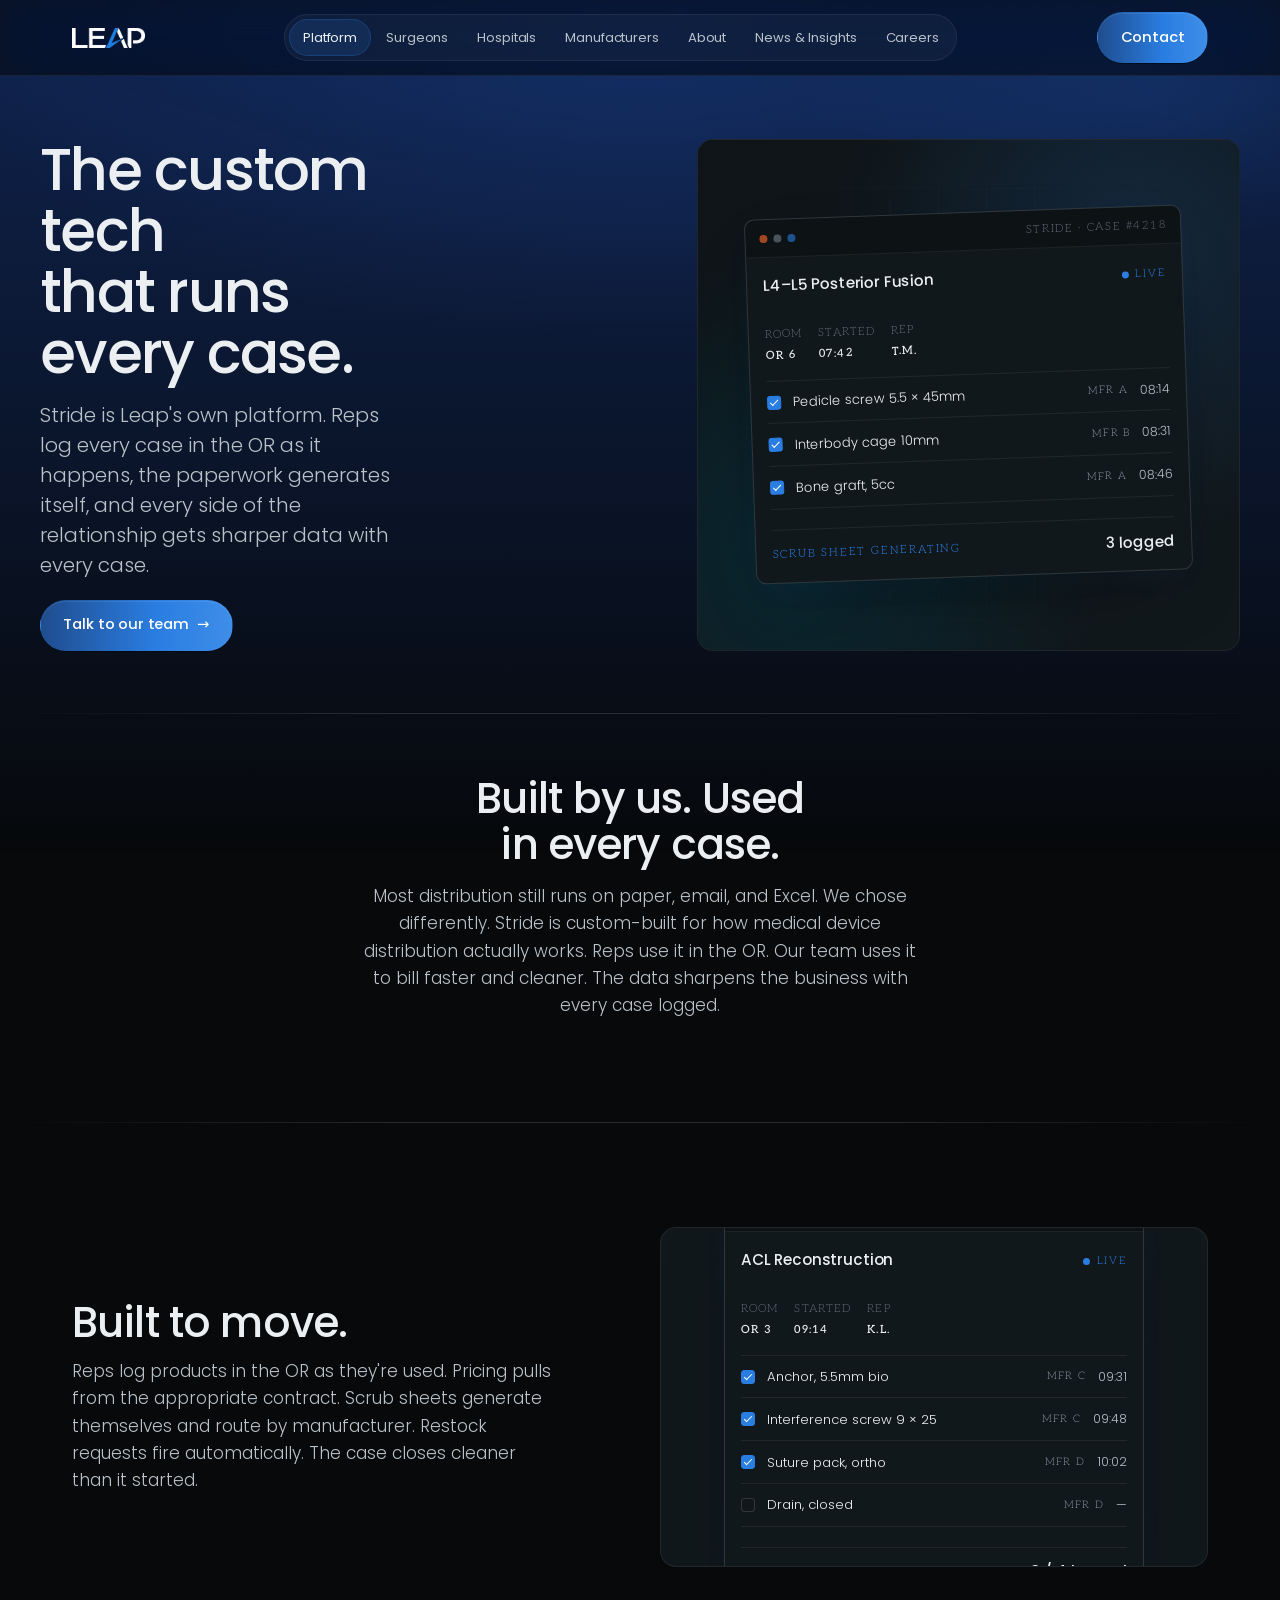
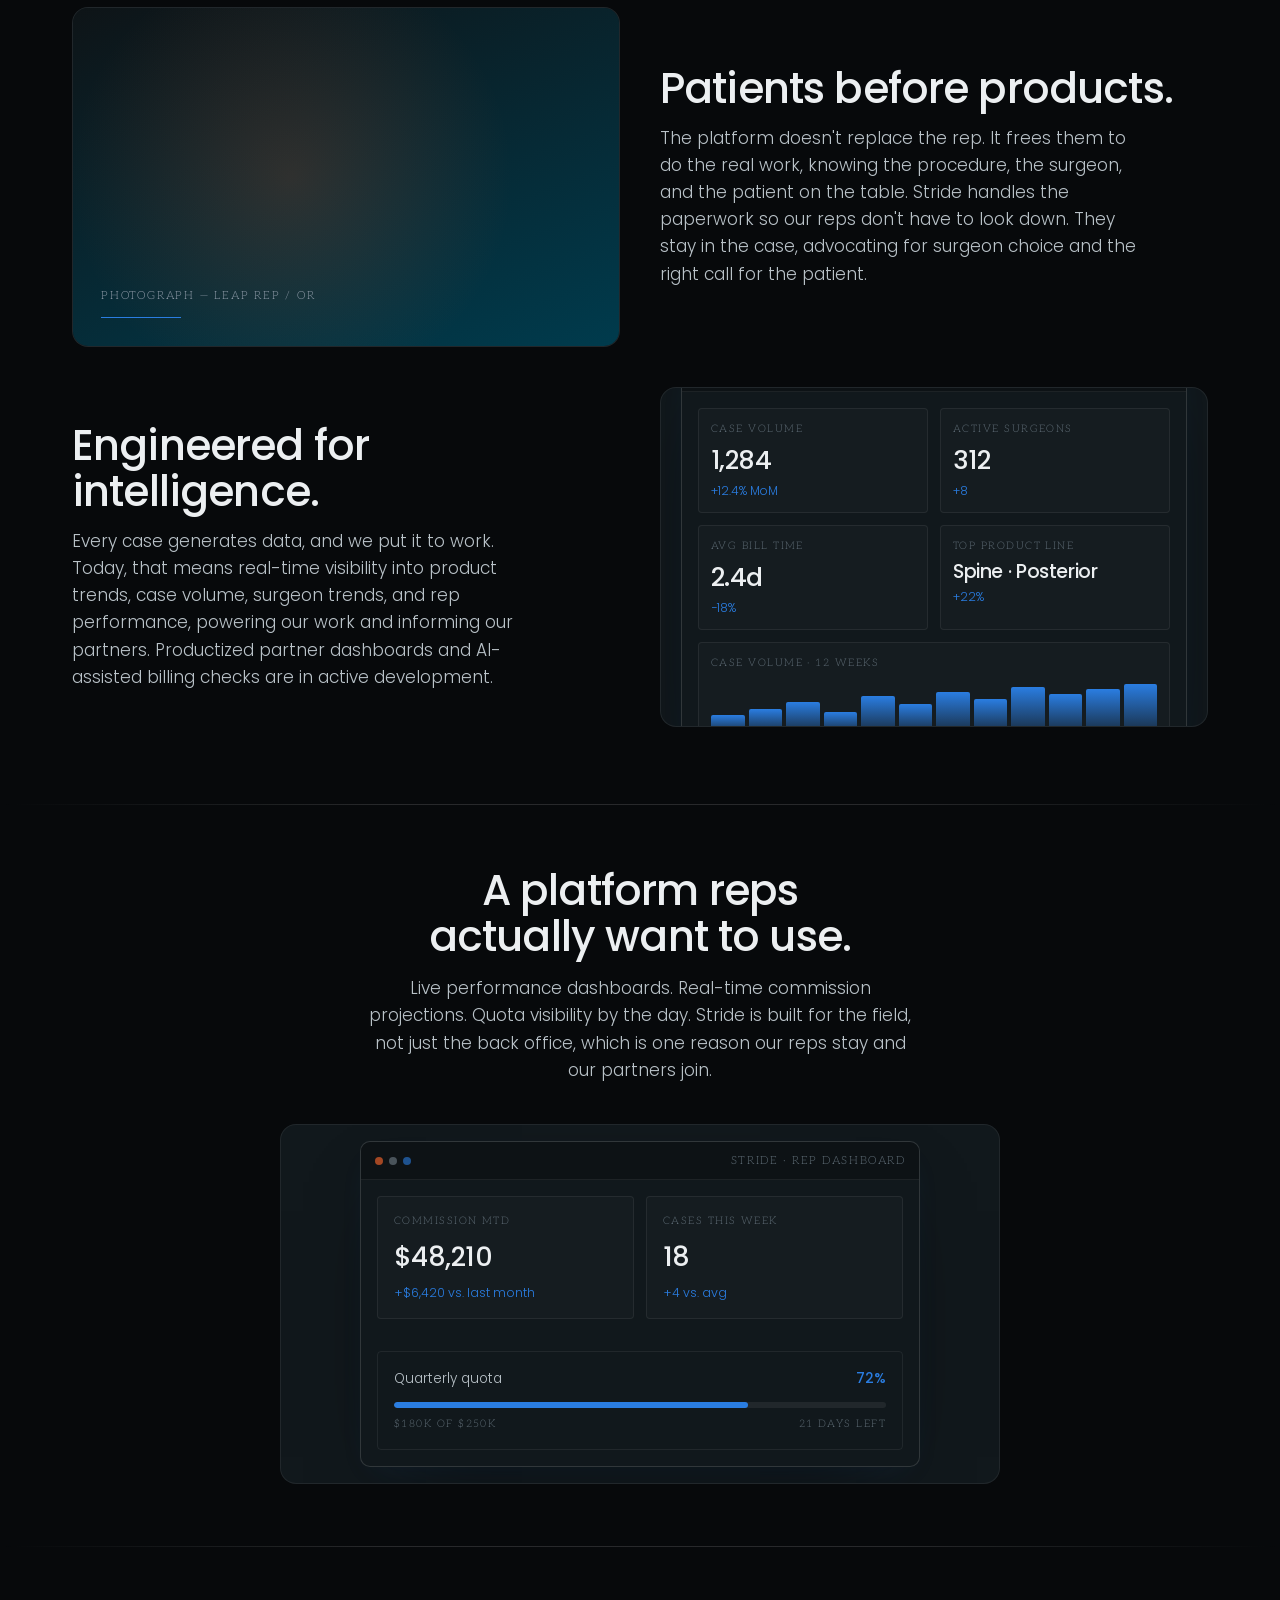
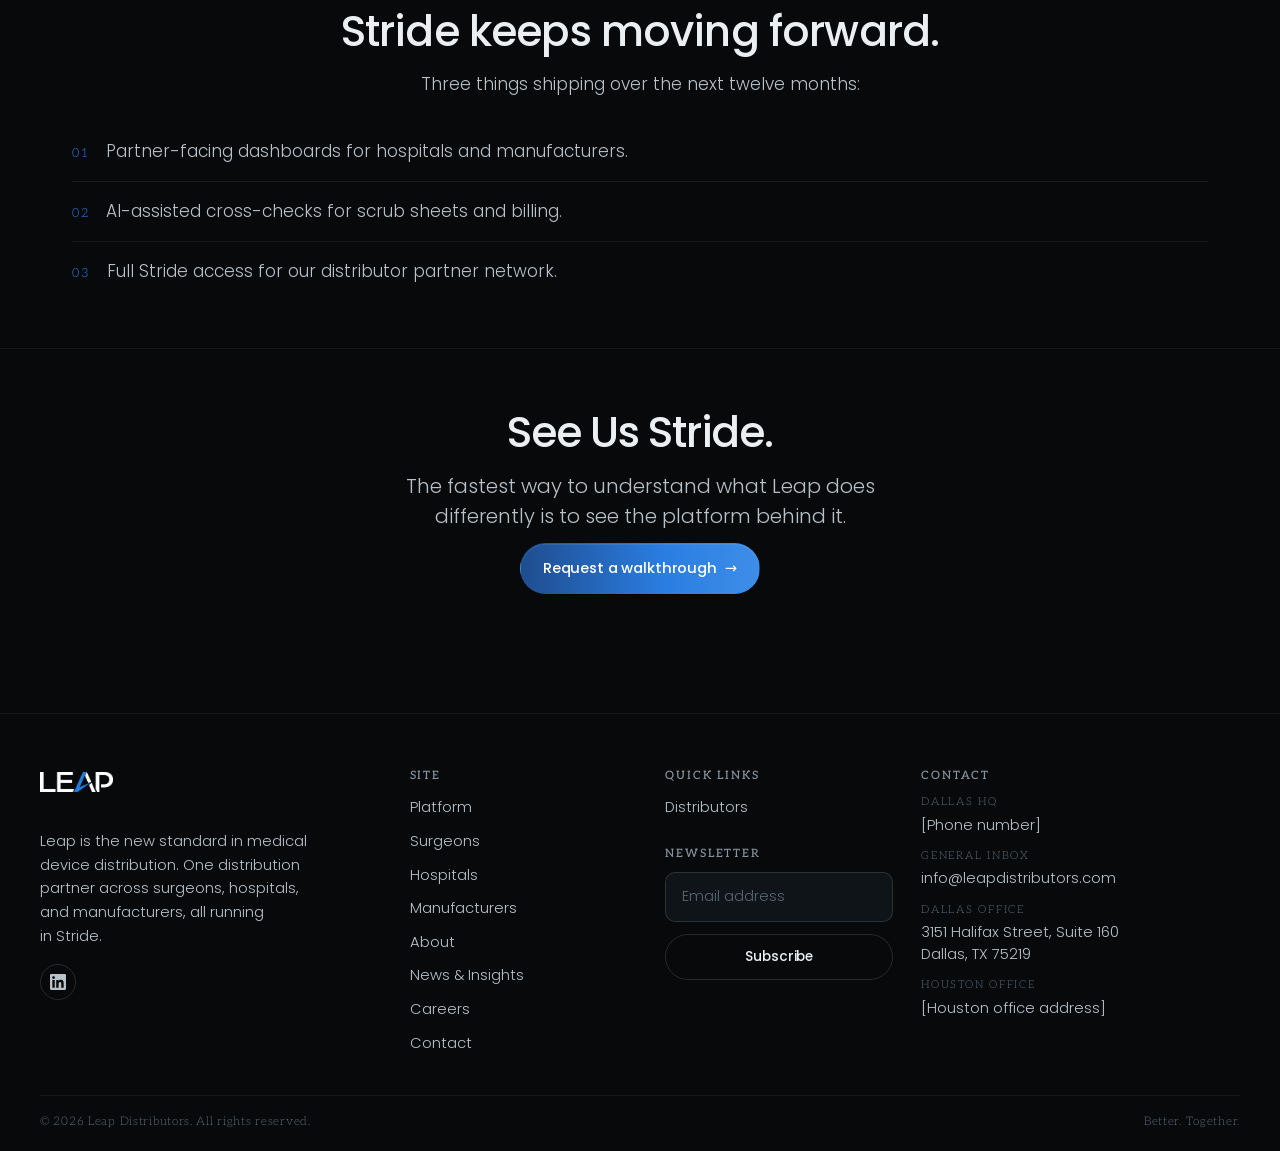
==== assets/Website content/platform.html @ 59fbe510 "commit" ====
<!DOCTYPE html>
<html lang="en">
<head>
  <meta charset="UTF-8">
  <meta name="viewport" content="width=device-width, initial-scale=1.0">
  <title>Stride | The Leap Platform</title>
  <meta name="description" content="The custom tech that runs every case. Stride is Leap's own platform for live case logging, automated paperwork, and field intelligence.">
  <link rel="preconnect" href="https://fonts.googleapis.com">
  <link rel="preconnect" href="https://fonts.gstatic.com" crossorigin>
  <link href="https://fonts.googleapis.com/css2?family=Aleo:wght@500;600&family=Poppins:wght@300;400;500;600&display=swap" rel="stylesheet">
  <link rel="stylesheet" href="assets/css/tokens.css">
  <link rel="stylesheet" href="assets/css/base.css">
  <link rel="stylesheet" href="assets/css/components.css">
  <link rel="stylesheet" href="assets/css/placeholders.css">
</head>
<body>

  <header class="nav" data-nav>
    <div class="container">
      <div class="nav__inner">
        <a class="nav__brand" href="index.html" aria-label="Leap Distributors">
          <img class="nav__brand-mark" src="assets/img/leap-mark.png" alt="">
        </a>
        <nav class="nav__pillbar" aria-label="Primary">
          <a class="nav__link" href="platform.html" data-nav-link>Platform</a>
          <a class="nav__link" href="for-surgeons.html" data-nav-link>Surgeons</a>
          <a class="nav__link" href="for-hospitals.html" data-nav-link>Hospitals</a>
          <a class="nav__link" href="for-manufacturers.html" data-nav-link>Manufacturers</a>
          <a class="nav__link" href="about.html" data-nav-link>About</a>
          <a class="nav__link" href="news.html" data-nav-link>News &amp; Insights</a>
          <a class="nav__link" href="careers.html" data-nav-link>Careers</a>
        </nav>
        <a class="btn nav__cta" href="contact.html">Contact</a>
        <button class="nav__toggle" type="button" aria-label="Open menu" aria-expanded="false" data-nav-toggle>
          <span class="nav__toggle-bars" aria-hidden="true"></span>
        </button>
      </div>
    </div>

    <div class="nav__overlay" data-nav-overlay aria-hidden="true"></div>
    <aside class="nav__drawer" aria-label="Menu">
      <div class="nav__drawer-head">
        <span class="nav__drawer-label">Menu</span>
        <button class="nav__drawer-close" type="button" aria-label="Close menu" data-nav-close>×</button>
      </div>
      <div class="nav__drawer-list">
        <a class="nav__drawer-link" href="platform.html" data-nav-link>Platform</a>
        <a class="nav__drawer-link" href="for-surgeons.html" data-nav-link>Surgeons</a>
        <a class="nav__drawer-link" href="for-hospitals.html" data-nav-link>Hospitals</a>
        <a class="nav__drawer-link" href="for-manufacturers.html" data-nav-link>Manufacturers</a>
        <a class="nav__drawer-link" href="about.html" data-nav-link>About</a>
        <a class="nav__drawer-link" href="news.html" data-nav-link>News &amp; Insights</a>
        <a class="nav__drawer-link" href="careers.html" data-nav-link>Careers</a>
      </div>
      <a class="btn nav__drawer-cta" href="contact.html">Contact <span class="btn__arrow" aria-hidden="true">→</span></a>
    </aside>
  </header>

  <main>

    <!-- ===== HERO ===== -->
    <section class="hero">
      <div class="container container--wide">
        <div class="hero__grid">
          <div class="hero__copy reveal">
                        <h1 class="hero__h1">The custom tech that runs every case.</h1>
            <p class="hero__subhead">Stride is Leap's own platform. Reps log every case in the OR as it happens, the paperwork generates itself, and every side of the relationship gets sharper data with every case.</p>
            <div class="hero__ctas cta-group">
              <a class="btn" href="contact.html">Talk to our team <span class="btn__arrow" aria-hidden="true">→</span></a>
            </div>
          </div>

          <!-- design note: stylized Stride app fragment — case in progress or scrub sheet generating -->
          <div class="hero__visual reveal" aria-hidden="true">
            <div class="hero-stride">
              <div class="hero-stride__grid"></div>
              <div class="hero-stride__inner">
                <div class="ui-frame">
                  <div class="ui-frame__bar">
                    <span class="ui-frame__dot"></span>
                    <span class="ui-frame__dot"></span>
                    <span class="ui-frame__dot"></span>
                    <span class="ui-frame__title">Stride · Case #4218</span>
                  </div>
                  <div class="ui-frame__body">
                    <div class="stride-case">
                      <div class="stride-case__head">
                        <span class="stride-case__title">L4–L5 Posterior Fusion</span>
                        <span class="stride-case__live">Live</span>
                      </div>
                      <dl class="stride-case__meta">
                        <div><dt>Room</dt><dd>OR 6</dd></div>
                        <div><dt>Started</dt><dd>07:42</dd></div>
                        <div><dt>Rep</dt><dd>T.M.</dd></div>
                      </dl>
                      <div class="stride-case__rows">
                        <div class="stride-row">
                          <span class="stride-row__check stride-row__check--done"></span>
                          <span class="stride-row__name">Pedicle screw 5.5 × 45mm</span>
                          <span class="stride-row__mfr">Mfr A</span>
                          <span class="stride-row__time">08:14</span>
                        </div>
                        <div class="stride-row">
                          <span class="stride-row__check stride-row__check--done"></span>
                          <span class="stride-row__name">Interbody cage 10mm</span>
                          <span class="stride-row__mfr">Mfr B</span>
                          <span class="stride-row__time">08:31</span>
                        </div>
                        <div class="stride-row">
                          <span class="stride-row__check stride-row__check--done"></span>
                          <span class="stride-row__name">Bone graft, 5cc</span>
                          <span class="stride-row__mfr">Mfr A</span>
                          <span class="stride-row__time">08:46</span>
                        </div>
                      </div>
                      <div class="stride-case__footer">
                        <span class="stride-case__status">Scrub sheet generating</span>
                        <span class="stride-case__count">3 logged</span>
                      </div>
                    </div>
                  </div>
                </div>
              </div>
            </div>
          </div>
        </div>
      </div>
    </section>

    <hr class="divider">

    <!-- ===== WHAT STRIDE IS ===== -->
    <section class="section">
      <div class="container">
        <div class="section-intro reveal">
          <div>
                        <h2 class="section-h2">Built by us. Used in every case.</h2>
          </div>
          <div>
            <p class="section-intro__body">Most distribution still runs on paper, email, and Excel. We chose differently. Stride is custom-built for how medical device distribution actually works. Reps use it in the OR. Our team uses it to bill faster and cleaner. The data sharpens the business with every case logged.</p>
          </div>
        </div>
      </div>
    </section>

    <hr class="divider">

    <!-- ===== THE THREE CAPABILITIES ===== -->
    <section class="section section--loose">
      <div class="container">
        <div class="capabilities">

          <!-- Capability 1: Built to move -->
          <article class="capability reveal">
            <div class="capability__copy">
                            <h3 class="capability__h3">Built to move.</h3>
              <p class="capability__body">Reps log products in the OR as they're used. Pricing pulls from the appropriate contract. Scrub sheets generate themselves and route by manufacturer. Restock requests fire automatically. The case closes cleaner than it started.</p>
            </div>
            <div class="capability__visual" aria-hidden="true">
              <!-- design note: strongest visual moment on the page. Stylized Stride screenshot showing a case being logged. -->
              <div style="position:absolute; inset:0; padding: var(--s-5); display:flex; align-items:center; justify-content:center;">
                <div class="ui-frame" style="width: 100%; max-width: 420px;">
                  <div class="ui-frame__bar">
                    <span class="ui-frame__dot"></span>
                    <span class="ui-frame__dot"></span>
                    <span class="ui-frame__dot"></span>
                    <span class="ui-frame__title">Stride · Case Log</span>
                  </div>
                  <div class="ui-frame__body">
                    <div class="stride-case">
                      <div class="stride-case__head">
                        <span class="stride-case__title">ACL Reconstruction</span>
                        <span class="stride-case__live">Live</span>
                      </div>
                      <dl class="stride-case__meta">
                        <div><dt>Room</dt><dd>OR 3</dd></div>
                        <div><dt>Started</dt><dd>09:14</dd></div>
                        <div><dt>Rep</dt><dd>K.L.</dd></div>
                      </dl>
                      <div class="stride-case__rows">
                        <div class="stride-row">
                          <span class="stride-row__check stride-row__check--done"></span>
                          <span class="stride-row__name">Anchor, 5.5mm bio</span>
                          <span class="stride-row__mfr">Mfr C</span>
                          <span class="stride-row__time">09:31</span>
                        </div>
                        <div class="stride-row">
                          <span class="stride-row__check stride-row__check--done"></span>
                          <span class="stride-row__name">Interference screw 9 × 25</span>
                          <span class="stride-row__mfr">Mfr C</span>
                          <span class="stride-row__time">09:48</span>
                        </div>
                        <div class="stride-row">
                          <span class="stride-row__check stride-row__check--done"></span>
                          <span class="stride-row__name">Suture pack, ortho</span>
                          <span class="stride-row__mfr">Mfr D</span>
                          <span class="stride-row__time">10:02</span>
                        </div>
                        <div class="stride-row">
                          <span class="stride-row__check"></span>
                          <span class="stride-row__name">Drain, closed</span>
                          <span class="stride-row__mfr">Mfr D</span>
                          <span class="stride-row__time">—</span>
                        </div>
                      </div>
                      <div class="stride-case__footer">
                        <span class="stride-case__status">Auto-routed to Mfr C, D</span>
                        <span class="stride-case__count">3 / 4 logged</span>
                      </div>
                    </div>
                  </div>
                </div>
              </div>
            </div>
          </article>

          <!-- Capability 2: Patients before products -->
          <article class="capability capability--reverse reveal">
            <div class="capability__copy">
                            <h3 class="capability__h3">Patients before products.</h3>
              <p class="capability__body">The platform doesn't replace the rep. It frees them to do the real work, knowing the procedure, the surgeon, and the patient on the table. Stride handles the paperwork so our reps don't have to look down. They stay in the case, advocating for surgeon choice and the right call for the patient.</p>
            </div>
            <div class="capability__visual" aria-hidden="true">
              <!-- design note: quieter, human. Photo of a Leap rep or short Trey moment. Placeholder. -->
              <div style="position:absolute; inset:0; background: radial-gradient(circle at 40% 50%, rgba(227, 95, 42, 0.18), transparent 60%), linear-gradient(160deg, var(--bg-elevated), var(--brand-teal)); display:flex; align-items:flex-end; padding: var(--s-6);">
                <div>
                  <div style="font-family: var(--font-eyebrow); font-size: 0.7rem; letter-spacing: 0.16em; text-transform: uppercase; color: var(--fg-dim); margin-bottom: var(--s-3);">Photograph — Leap rep / OR</div>
                  <div style="width: 80px; height: 1px; background: var(--accent-azure);"></div>
                </div>
              </div>
            </div>
          </article>

          <!-- Capability 3: Engineered for intelligence -->
          <article class="capability reveal">
            <div class="capability__copy">
                            <h3 class="capability__h3">Engineered for intelligence.</h3>
              <p class="capability__body">Every case generates data, and we put it to work. Today, that means real-time visibility into product trends, case volume, surgeon trends, and rep performance, powering our work and informing our partners. Productized partner dashboards and AI-assisted billing checks are in active development.</p>
            </div>
            <div class="capability__visual" aria-hidden="true">
              <!-- design note: stylized Power BI dashboard mockup, anonymized -->
              <div style="position:absolute; inset:0; padding: var(--s-5); display:flex; align-items:center;">
                <div class="ui-frame" style="width: 100%;">
                  <div class="ui-frame__bar">
                    <span class="ui-frame__dot"></span>
                    <span class="ui-frame__dot"></span>
                    <span class="ui-frame__dot"></span>
                    <span class="ui-frame__title">Stride · Insights</span>
                  </div>
                  <div class="ui-frame__body">
                    <div class="bi">
                      <div class="bi__card">
                        <div class="bi__label">Case Volume</div>
                        <div class="bi__value tnum">1,284</div>
                        <div class="bi__delta">+12.4% MoM</div>
                      </div>
                      <div class="bi__card">
                        <div class="bi__label">Active Surgeons</div>
                        <div class="bi__value tnum">312</div>
                        <div class="bi__delta">+8</div>
                      </div>
                      <div class="bi__card">
                        <div class="bi__label">Avg Bill Time</div>
                        <div class="bi__value tnum">2.4d</div>
                        <div class="bi__delta">−18%</div>
                      </div>
                      <div class="bi__card">
                        <div class="bi__label">Top Product Line</div>
                        <div class="bi__value tnum" style="font-size: 1.2rem;">Spine · Posterior</div>
                        <div class="bi__delta">+22%</div>
                      </div>
                      <div class="bi__card bi__card--span">
                        <div class="bi__label">Case Volume · 12 weeks</div>
                        <div class="bi__bars">
                          <span class="bi__bar"></span><span class="bi__bar"></span><span class="bi__bar"></span>
                          <span class="bi__bar"></span><span class="bi__bar"></span><span class="bi__bar"></span>
                          <span class="bi__bar"></span><span class="bi__bar"></span><span class="bi__bar"></span>
                          <span class="bi__bar"></span><span class="bi__bar"></span><span class="bi__bar"></span>
                        </div>
                      </div>
                    </div>
                  </div>
                </div>
              </div>
            </div>
          </article>

        </div>
      </div>
    </section>

    <hr class="divider">

    <!-- ===== A PLATFORM REPS WANT TO USE ===== -->
    <section class="section">
      <div class="container">
        <div class="section-intro reveal">
          <div>
                        <h2 class="section-h2">A platform reps actually want to use.</h2>
          </div>
          <div>
            <p class="section-intro__body">Live performance dashboards. Real-time commission projections. Quota visibility by the day. Stride is built for the field, not just the back office, which is one reason our reps stay and our partners join.</p>
          </div>
        </div>

        <div class="capability__visual reveal" style="min-height: 360px; max-width: 720px; margin: 0 auto;" aria-hidden="true">
          <div style="position:absolute; inset:0; padding: var(--s-5); display:flex; align-items:center; justify-content:center;">
            <div class="ui-frame" style="width: 100%; max-width: 560px;">
              <div class="ui-frame__bar">
                <span class="ui-frame__dot"></span>
                <span class="ui-frame__dot"></span>
                <span class="ui-frame__dot"></span>
                <span class="ui-frame__title">Stride · Rep Dashboard</span>
              </div>
              <div class="ui-frame__body">
                <div class="rep-dash">
                  <div class="rep-dash__row">
                    <div class="rep-dash__tile">
                      <div class="rep-dash__label">Commission MTD</div>
                      <div class="rep-dash__value tnum">$48,210</div>
                      <div class="rep-dash__delta">+$6,420 vs. last month</div>
                    </div>
                    <div class="rep-dash__tile">
                      <div class="rep-dash__label">Cases this week</div>
                      <div class="rep-dash__value tnum">18</div>
                      <div class="rep-dash__delta">+4 vs. avg</div>
                    </div>
                  </div>
                  <div class="rep-dash__quota">
                    <div class="rep-dash__quota-head">
                      <span style="color: var(--fg-soft);">Quarterly quota</span>
                      <span class="rep-dash__quota-pct tnum">72%</span>
                    </div>
                    <div class="rep-dash__bar">
                      <span class="rep-dash__bar-fill"></span>
                    </div>
                    <div class="rep-dash__legend">
                      <span>$180k of $250k</span>
                      <span>21 days left</span>
                    </div>
                  </div>
                </div>
              </div>
            </div>
          </div>
        </div>
      </div>
    </section>

    <hr class="divider">

    <!-- ===== WHAT'S NEXT ===== -->
    <section class="section">
      <div class="container">
        <div class="section-intro reveal">
          <div>
                        <h2 class="section-h2">Stride keeps moving forward.</h2>
          </div>
          <div>
            <p class="section-intro__body">Three things shipping over the next twelve months:</p>
          </div>
        </div>

        <ol class="bullet-list reveal">
          <li class="bullet-list__item">
            <span class="bullet-list__num">01</span>
            <span class="bullet-list__text">Partner-facing dashboards for hospitals and manufacturers.</span>
          </li>
          <li class="bullet-list__item">
            <span class="bullet-list__num">02</span>
            <span class="bullet-list__text">AI-assisted cross-checks for scrub sheets and billing.</span>
          </li>
          <li class="bullet-list__item">
            <span class="bullet-list__num">03</span>
            <span class="bullet-list__text">Full Stride access for our distributor partner network.</span>
          </li>
        </ol>
      </div>
    </section>

    <!-- ===== CLOSING CTA ===== -->
    <section class="closing-cta">
      <div class="container">
        <div class="closing-cta__inner reveal">
          <div>
                        <h2 class="closing-cta__h2">See Us Stride.</h2>
          </div>
          <div>
            <p class="closing-cta__body">The fastest way to understand what Leap does differently is to see the platform behind it.</p>
            <div class="closing-cta__ctas">
              <a class="btn" href="contact.html">Request a walkthrough <span class="btn__arrow" aria-hidden="true">→</span></a>
            </div>
          </div>
        </div>
      </div>
    </section>

  </main>

  <footer class="footer">
    <div class="container container--wide">
      <div class="footer__grid">
        <div>
          <a class="nav__brand" href="index.html" aria-label="Leap Distributors" style="margin-bottom: var(--s-5);">
            <img class="nav__brand-mark" src="assets/img/leap-mark.png" alt="">
          </a>
          <p class="footer__about-text" style="margin-top: var(--s-4);">Leap is the new standard in medical device distribution. One distribution partner across surgeons, hospitals, and manufacturers, all running in Stride.</p>
          <a class="footer__social" href="#" target="_blank" rel="noopener" aria-label="Leap Distributors on LinkedIn">
            <svg xmlns="http://www.w3.org/2000/svg" width="16" height="16" viewBox="0 0 24 24" fill="currentColor" aria-hidden="true"><path d="M20.45 20.45h-3.55v-5.57c0-1.33-.03-3.04-1.85-3.04-1.85 0-2.13 1.45-2.13 2.94v5.67H9.36V9h3.41v1.56h.05c.48-.9 1.64-1.85 3.38-1.85 3.61 0 4.28 2.38 4.28 5.47v6.27zM5.34 7.43a2.06 2.06 0 1 1 0-4.13 2.06 2.06 0 0 1 0 4.13zM7.12 20.45H3.55V9h3.57v11.45zM22.22 0H1.77C.79 0 0 .77 0 1.73v20.54C0 23.23.79 24 1.77 24h20.45c.98 0 1.78-.77 1.78-1.73V1.73C24 .77 23.2 0 22.22 0z"/></svg>
          </a>
        </div>

        <div>
          <h2 class="footer__col-h">Site</h2>
          <ul class="footer__links">
            <li><a class="footer__link" href="platform.html">Platform</a></li>
            <li><a class="footer__link" href="for-surgeons.html">Surgeons</a></li>
            <li><a class="footer__link" href="for-hospitals.html">Hospitals</a></li>
            <li><a class="footer__link" href="for-manufacturers.html">Manufacturers</a></li>
            <li><a class="footer__link" href="about.html">About</a></li>
            <li><a class="footer__link" href="news.html">News &amp; Insights</a></li>
            <li><a class="footer__link" href="careers.html">Careers</a></li>
            <li><a class="footer__link" href="contact.html">Contact</a></li>
          </ul>
        </div>

        <div>
          <h2 class="footer__col-h">Quick links</h2>
          <ul class="footer__links">
            <li><a class="footer__link" href="distributors.html">Distributors</a></li>
          </ul>
          <h2 class="footer__col-h" style="margin-top: var(--s-6);">Newsletter</h2>
          <form class="newsletter" data-newsletter-form>
            <div class="newsletter__row" data-newsletter-row>
              <input class="newsletter__input" type="email" name="email" placeholder="Email address" required aria-label="Email address">
            </div>
            <div class="newsletter__row" data-newsletter-row>
              <button class="btn btn--ghost" type="submit" style="padding: 0.7rem 1.25rem; font-size: 0.85rem;">Subscribe</button>
            </div>
            <p class="newsletter__success" data-newsletter-success style="display:none;"></p>
          </form>
        </div>

        <div>
          <h2 class="footer__col-h">Contact</h2>
          <div class="footer__contact">
            <div>
              <span class="footer__address-label">Dallas HQ</span>
              <a class="footer__link" href="tel:">[Phone number]</a>
            </div>
            <div>
              <span class="footer__address-label">General inbox</span>
              <a class="footer__link" href="mailto:info@leapdistributors.com">info@leapdistributors.com</a>
            </div>
            <address class="footer__address">
              <span class="footer__address-label">Dallas office</span>
              3151 Halifax Street, Suite 160<br>
              Dallas, TX 75219
            </address>
            <address class="footer__address">
              <span class="footer__address-label">Houston office</span>
              [Houston office address]
            </address>
          </div>
        </div>
      </div>

      <div class="footer__strip">
        <span>© <span data-year></span> Leap Distributors. All rights reserved.</span>
        <span>Better. Together.</span>
      </div>
    </div>
  </footer>

  <script src="assets/js/main.js"></script>
</body>
</html>
---- assets/Website content/assets/css/tokens.css ----
/* Leap Distributors — design tokens
   Brand fonts: Poppins (body + headlines) and Aleo (subheadings).
   Brand colors: Azure Blue, Dark Teal, Persimmon, Light Gray.
   Dark-first palette inspired by eco.com / tilt.com. */

:root {
  /* Brand colors */
  --brand-azure: #2A7DE1;
  --brand-azure-bright: #3E8EE8;
  --brand-teal: #003B4D;
  --brand-persimmon: #E35F2A;
  --brand-light-gray: #D8DFE1;

  /* Surface palette (dark-first) */
  --bg: #07090B;
  --bg-elevated: #0E1417;
  --bg-card: #11181C;
  --bg-deep: #04060740;

  /* Foreground */
  --fg: #ECEFF1;
  --fg-soft: #B9C2C8;
  --fg-dim: #8693A0;
  --fg-muted: #5A6770;

  /* Lines */
  --line: rgba(236, 239, 241, 0.07);
  --line-strong: rgba(236, 239, 241, 0.14);
  --line-azure: rgba(42, 125, 225, 0.4);

  /* Accent surfaces */
  --accent-azure: var(--brand-azure);
  --accent-azure-soft: rgba(42, 125, 225, 0.12);
  --accent-azure-line: rgba(42, 125, 225, 0.32);
  --accent-teal: var(--brand-teal);
  --accent-persimmon: var(--brand-persimmon);

  /* Type */
  --font-display: 'Poppins', system-ui, -apple-system, BlinkMacSystemFont, sans-serif;
  --font-body: 'Poppins', system-ui, -apple-system, BlinkMacSystemFont, sans-serif;
  --font-eyebrow: 'Aleo', Georgia, 'Times New Roman', serif;

  --weight-light: 300;
  --weight-regular: 400;
  --weight-medium: 500;
  --weight-semibold: 600;

  /* Fluid type scale — tightened for "fits in viewport" reading */
  --fs-meta: 0.78rem;
  --fs-body-sm: 0.92rem;
  --fs-body: 1rem;
  --fs-body-lg: 1.0625rem;
  --fs-lead: clamp(1.0625rem, 0.92rem + 0.6vw, 1.25rem);
  --fs-h4: clamp(1.0625rem, 0.92rem + 0.6vw, 1.25rem);
  --fs-h3: clamp(1.35rem, 1.05rem + 1vw, 1.75rem);
  --fs-h2: clamp(1.75rem, 1.2rem + 1.8vw, 2.75rem);
  --fs-h1: clamp(2.25rem, 1.4rem + 2.8vw, 4rem);
  --fs-display: clamp(2.75rem, 1.5rem + 4.5vw, 5.5rem);

  --lh-tight: 1.05;
  --lh-snug: 1.18;
  --lh-normal: 1.5;
  --lh-relaxed: 1.6;

  --tracking-tight: -0.02em;
  --tracking-tighter: -0.03em;
  --tracking-snug: -0.01em;
  --tracking-wide: 0.16em;

  /* Spacing scale (rem) */
  --s-1: 0.25rem;
  --s-2: 0.5rem;
  --s-3: 0.75rem;
  --s-4: 1rem;
  --s-5: 1.25rem;
  --s-6: 1.75rem;
  --s-7: 2.5rem;
  --s-8: 3.5rem;
  --s-9: 4.5rem;
  --s-10: 6rem;
  --s-11: 8rem;

  /* Section padding (tightened so each section fits in a single viewport) */
  --section-py: clamp(2.5rem, 1.5rem + 3vw, 4.25rem);
  --section-py-loose: clamp(3rem, 2rem + 3.5vw, 5.25rem);
  --section-py-tight: clamp(1.75rem, 1rem + 2vw, 3rem);

  /* Container widths */
  --w-narrow: 56rem;
  --w-default: 76rem;
  --w-wide: 88rem;

  /* Radii */
  --r-sm: 4px;
  --r-md: 10px;
  --r-lg: 16px;
  --r-xl: 22px;
  --r-pill: 999px;

  /* Motion */
  --ease-out-quart: cubic-bezier(0.25, 1, 0.5, 1);
  --ease-in-out-quart: cubic-bezier(0.76, 0, 0.24, 1);
  --duration-fast: 160ms;
  --duration-base: 260ms;
  --duration-slow: 480ms;
  --duration-deliberate: 800ms;
}

@media (prefers-reduced-motion: reduce) {
  *, *::before, *::after {
    animation-duration: 0.01ms !important;
    animation-iteration-count: 1 !important;
    transition-duration: 0.01ms !important;
    scroll-behavior: auto !important;
  }
}
---- assets/Website content/assets/css/base.css ----
/* Reset + base typography */

*,
*::before,
*::after {
  box-sizing: border-box;
}

html {
  -webkit-text-size-adjust: 100%;
  -moz-text-size-adjust: 100%;
  text-size-adjust: 100%;
  scroll-behavior: smooth;
}

body {
  margin: 0;
  padding: 0;
  background: var(--bg);
  color: var(--fg);
  font-family: var(--font-body);
  font-weight: var(--weight-light);
  font-size: var(--fs-body);
  line-height: var(--lh-relaxed);
  -webkit-font-smoothing: antialiased;
  -moz-osx-font-smoothing: grayscale;
  text-rendering: optimizeLegibility;
  font-feature-settings: "kern", "liga", "calt";
  min-height: 100vh;
  overflow-x: hidden;
}

/* Space-blue ambient gradient — dark at the bottom, lighter (deep navy) at the top */
body::before {
  content: "";
  position: fixed;
  inset: 0;
  pointer-events: none;
  z-index: -1;
  background:
    linear-gradient(to top, transparent 5%, rgba(22, 55, 130, 0.55) 95%),
    radial-gradient(ellipse 90% 55% at 50% 5%, rgba(35, 85, 170, 0.35), transparent 60%),
    radial-gradient(ellipse 50% 30% at 90% 10%, rgba(42, 125, 225, 0.20), transparent 55%);
}

img,
picture,
video,
svg {
  display: block;
  max-width: 100%;
  height: auto;
}

button,
input,
select,
textarea {
  font: inherit;
  color: inherit;
  background: transparent;
  border: 0;
}

button {
  cursor: pointer;
  padding: 0;
}

a {
  color: inherit;
  text-decoration: none;
}

h1, h2, h3, h4, h5, h6 {
  margin: 0;
  font-family: var(--font-display);
  font-weight: var(--weight-medium);
  letter-spacing: var(--tracking-tight);
  line-height: var(--lh-snug);
  color: var(--fg);
  text-wrap: balance;
}

h1 {
  font-size: var(--fs-h1);
  letter-spacing: var(--tracking-tighter);
  line-height: var(--lh-tight);
}

h2 {
  font-size: var(--fs-h2);
  letter-spacing: var(--tracking-tight);
  line-height: var(--lh-tight);
}

h3 {
  font-size: var(--fs-h3);
}

h4 {
  font-size: var(--fs-h4);
}

p {
  margin: 0;
  text-wrap: pretty;
}

ul, ol {
  margin: 0;
  padding: 0;
  list-style: none;
}

::selection {
  background: var(--accent-azure);
  color: var(--fg);
}

:focus-visible {
  outline: 2px solid var(--accent-azure);
  outline-offset: 4px;
  border-radius: var(--r-sm);
}

/* Containers */
.container {
  width: 100%;
  max-width: var(--w-default);
  margin: 0 auto;
  padding: 0 var(--s-5);
}

.container--narrow {
  max-width: var(--w-narrow);
}

.container--wide {
  max-width: var(--w-wide);
}

@media (min-width: 720px) {
  .container {
    padding: 0 var(--s-6);
  }
}

@media (min-width: 1280px) {
  .container {
    padding: 0 var(--s-7);
  }
}

/* Section spacing */
.section {
  padding: var(--section-py) 0;
}

.section--tight {
  padding: var(--section-py-tight) 0;
}

.section--loose {
  padding: var(--section-py-loose) 0;
}

/* Hairline divider — gradient fade for a more designed feel */
.divider {
  width: 100%;
  height: 1px;
  background: linear-gradient(90deg, transparent 0%, var(--line-strong) 30%, var(--line-strong) 70%, transparent 100%);
  border: 0;
  margin: 0;
}

/* Lead paragraph */
.lead {
  font-size: var(--fs-lead);
  line-height: var(--lh-normal);
  color: var(--fg-soft);
  font-weight: var(--weight-light);
  max-width: 50ch;
}

.lead--wide {
  max-width: 60ch;
}

.body-text {
  font-size: var(--fs-body);
  line-height: var(--lh-relaxed);
  color: var(--fg-soft);
  font-weight: var(--weight-light);
  max-width: 56ch;
}

/* Utility text */
.tnum {
  font-variant-numeric: tabular-nums;
}

.accent-azure {
  color: var(--accent-azure);
}

.sr-only {
  position: absolute;
  width: 1px; height: 1px;
  padding: 0; margin: -1px;
  overflow: hidden;
  clip: rect(0,0,0,0);
  white-space: nowrap;
  border: 0;
}

/* Reveal on scroll */
.reveal {
  opacity: 0;
  transform: translateY(16px);
  transition: opacity 700ms var(--ease-out-quart), transform 700ms var(--ease-out-quart);
  will-change: opacity, transform;
}

.reveal.is-visible {
  opacity: 1;
  transform: translateY(0);
}

@media (prefers-reduced-motion: reduce) {
  .reveal { opacity: 1; transform: none; }
}

/* Scrollbar styling — subtle, tech-forward */
::-webkit-scrollbar {
  width: 9px;
  height: 9px;
}
::-webkit-scrollbar-track { background: transparent; }
::-webkit-scrollbar-thumb {
  background: var(--line-strong);
  border-radius: 999px;
  border: 2px solid var(--bg);
  background-clip: padding-box;
}
::-webkit-scrollbar-thumb:hover {
  background: var(--accent-azure-line);
  background-clip: padding-box;
}
---- assets/Website content/assets/css/components.css ----
/* Components: nav (pill bar + side drawer), buttons, hero, cards, proof bar, forms */

/* ==========================================================================
   Nav — single-line pill bar
   ========================================================================== */
.nav {
  position: sticky;
  top: 0;
  z-index: 50;
  width: 100%;
  padding: var(--s-3) 0;
  background: rgba(7, 9, 11, 0.6);
  -webkit-backdrop-filter: saturate(160%) blur(18px);
  backdrop-filter: saturate(160%) blur(18px);
  border-bottom: 1px solid var(--line);
}

.nav__inner {
  display: flex;
  align-items: center;
  justify-content: space-between;
  gap: var(--s-4);
}

.nav__brand {
  display: inline-flex;
  align-items: center;
  gap: 0.45rem;
  height: 1.5rem;
  text-decoration: none;
  letter-spacing: var(--tracking-snug);
  flex-shrink: 0;
}

.nav__brand-mark {
  height: 1.25rem;
  width: auto;
  display: block;
}

.nav__brand-text {
  font-family: var(--font-display);
  font-weight: var(--weight-medium);
  font-size: 0.72rem;
  letter-spacing: 0.22em;
  color: var(--fg);
  text-transform: uppercase;
  padding-top: 0.18rem;
}

.nav__brand-reg {
  font-size: 0.5rem;
  vertical-align: super;
  color: var(--fg-dim);
  margin-left: 0.1rem;
}

/* Pill bar — wraps the desktop nav links */
.nav__pillbar {
  display: none;
  align-items: center;
  gap: 2px;
  padding: 4px;
  background: rgba(236, 239, 241, 0.04);
  border: 1px solid var(--line);
  border-radius: var(--r-pill);
}

.nav__link {
  position: relative;
  display: inline-flex;
  align-items: center;
  padding: 0.5rem 0.85rem;
  font-size: 0.82rem;
  font-weight: var(--weight-regular);
  color: var(--fg-soft);
  border-radius: var(--r-pill);
  transition: color var(--duration-fast) var(--ease-out-quart),
              background var(--duration-fast) var(--ease-out-quart);
  white-space: nowrap;
  letter-spacing: var(--tracking-snug);
}

.nav__link:hover {
  color: var(--fg);
  background: rgba(236, 239, 241, 0.06);
}

.nav__link[aria-current="page"] {
  color: var(--fg);
  background: rgba(42, 125, 225, 0.15);
  box-shadow: inset 0 0 0 1px rgba(42, 125, 225, 0.25);
}

/* Contact button sits outside the pill bar */
.nav__cta {
  flex-shrink: 0;
  padding: 0.55rem 1.05rem;
  font-size: 0.82rem;
}

/* Mobile hamburger */
.nav__toggle {
  display: inline-flex;
  align-items: center;
  justify-content: center;
  width: 2.4rem;
  height: 2.4rem;
  border: 1px solid var(--line-strong);
  border-radius: var(--r-md);
  color: var(--fg);
  background: var(--bg-elevated);
  transition: border-color var(--duration-fast), background var(--duration-fast);
}

.nav__toggle:hover {
  border-color: var(--accent-azure);
}

.nav__toggle-bars {
  width: 18px;
  height: 12px;
  position: relative;
}

.nav__toggle-bars::before,
.nav__toggle-bars::after {
  content: "";
  position: absolute;
  left: 0;
  right: 0;
  height: 1.5px;
  background: currentColor;
  transition: transform var(--duration-base) var(--ease-out-quart),
              top var(--duration-base) var(--ease-out-quart),
              bottom var(--duration-base) var(--ease-out-quart);
}

.nav__toggle-bars::before { top: 0; }
.nav__toggle-bars::after { bottom: 0; }

.nav.is-open .nav__toggle-bars::before { top: 5.25px; transform: rotate(45deg); }
.nav.is-open .nav__toggle-bars::after { bottom: 5.25px; transform: rotate(-45deg); }

/* Mobile drawer — slides in from right, solid black panel */
.nav__overlay {
  position: fixed;
  top: 0; left: 0; right: 0; bottom: 0;
  background: #000;
  opacity: 0;
  visibility: hidden;
  transition: opacity var(--duration-base) var(--ease-out-quart),
              visibility 0s linear var(--duration-base);
  z-index: 60;
}

.nav.is-open .nav__overlay {
  opacity: 1;
  visibility: visible;
  transition: opacity var(--duration-base) var(--ease-out-quart);
}

.nav__drawer {
  position: fixed;
  top: 0; right: 0; bottom: 0;
  width: min(86vw, 360px);
  background: #000;
  border-left: 1px solid var(--line-strong);
  box-shadow: -20px 0 60px -20px rgba(0,0,0,0.9);
  padding: var(--s-6) var(--s-5) var(--s-5);
  display: flex;
  flex-direction: column;
  gap: var(--s-4);
  transform: translateX(100%);
  transition: transform var(--duration-base) var(--ease-out-quart);
  z-index: 70;
}

.nav.is-open .nav__drawer {
  transform: translateX(0);
}

.nav__drawer-head {
  display: flex;
  align-items: center;
  justify-content: space-between;
  padding-bottom: var(--s-4);
  border-bottom: 1px solid var(--line);
  margin-bottom: var(--s-2);
}

.nav__drawer-label {
  font-family: var(--font-eyebrow);
  font-size: 0.7rem;
  letter-spacing: 0.18em;
  text-transform: uppercase;
  color: var(--fg-dim);
}

.nav__drawer-close {
  width: 2rem;
  height: 2rem;
  display: inline-flex;
  align-items: center;
  justify-content: center;
  border-radius: var(--r-sm);
  border: 1px solid var(--line);
  color: var(--fg-soft);
  font-size: 1.2rem;
  line-height: 1;
  transition: color var(--duration-fast), border-color var(--duration-fast);
}

.nav__drawer-close:hover {
  color: var(--fg);
  border-color: var(--line-strong);
}

.nav__drawer-list {
  display: flex;
  flex-direction: column;
  gap: 4px;
}

.nav__drawer-link {
  display: flex;
  align-items: center;
  justify-content: space-between;
  padding: 0.85rem 1rem;
  font-family: var(--font-display);
  font-size: 1rem;
  font-weight: var(--weight-medium);
  letter-spacing: var(--tracking-snug);
  color: var(--fg-soft);
  border-radius: var(--r-pill);
  background: transparent;
  border: 1px solid transparent;
  transition: color var(--duration-fast), background var(--duration-fast), border-color var(--duration-fast);
}

.nav__drawer-link:hover {
  color: var(--fg);
  background: rgba(236, 239, 241, 0.05);
}

.nav__drawer-link[aria-current="page"] {
  color: var(--fg);
  background: rgba(42, 125, 225, 0.12);
  border-color: rgba(42, 125, 225, 0.32);
}

.nav__drawer-link::after {
  content: "→";
  font-size: 0.9rem;
  color: var(--fg-muted);
  opacity: 0.6;
  transition: transform var(--duration-fast), opacity var(--duration-fast);
}

.nav__drawer-link:hover::after {
  opacity: 1;
  transform: translateX(3px);
}

.nav__drawer-cta {
  margin-top: var(--s-3);
  width: 100%;
  justify-content: center;
}

@media (min-width: 1000px) {
  .nav__toggle,
  .nav__overlay,
  .nav__drawer {
    display: none;
  }
  .nav__pillbar { display: inline-flex; }
}

@media (max-width: 999px) {
  body.is-locked { overflow: hidden; }
  .nav__cta { display: none; }
}

/* Mobile: keep alignment consistent — center card content too */
@media (max-width: 720px) {
  .audience-card,
  .reason,
  .capability__copy {
    text-align: center;
    align-items: center;
  }
  .capabilities--compact .capability {
    text-align: center;
    align-items: center;
  }
  .news-card {
    text-align: left; /* news cards keep left for editorial readability of titles */
  }
  /* Closing CTA already centered */
}

/* ==========================================================================
   Buttons
   ========================================================================== */
.btn {
  --btn-fg: #fff;
  --btn-line: transparent;
  position: relative;
  display: inline-flex;
  align-items: center;
  justify-content: center;
  gap: 0.5rem;
  padding: 0.8rem 1.4rem;
  font-family: var(--font-display);
  font-size: 0.92rem;
  font-weight: var(--weight-medium);
  letter-spacing: var(--tracking-snug);
  border-radius: var(--r-pill);
  background: linear-gradient(to right, #1F4D8E 0%, #2A7DE1 60%, #3E8EE8 100%);
  color: var(--btn-fg);
  border: 1px solid var(--btn-line);
  text-decoration: none;
  transition: transform var(--duration-fast) var(--ease-out-quart),
              background var(--duration-slow) var(--ease-out-quart),
              box-shadow var(--duration-base) var(--ease-out-quart),
              color var(--duration-fast),
              border-color var(--duration-fast);
  white-space: nowrap;
  box-shadow: inset 0 1px 0 rgba(255,255,255,0.08), 0 1px 0 rgba(0,0,0,0.4);
}

.btn:hover {
  transform: translateY(-1px);
  box-shadow: 0 12px 28px -8px rgba(42, 125, 225, 0.6), inset 0 1px 0 rgba(255,255,255,0.15);
  background: linear-gradient(135deg, var(--brand-azure-bright), var(--brand-azure-bright));
}

.btn--ghost {
  --btn-fg: var(--fg);
  --btn-line: var(--line-strong);
  background: transparent;
  box-shadow: none;
}

.btn--ghost:hover {
  --btn-line: var(--accent-azure-line);
  --btn-fg: var(--fg);
  background: rgba(42, 125, 225, 0.08);
  box-shadow: none;
}

.btn--text {
  background: transparent;
  color: var(--fg);
  padding: 0.4rem 0;
  border-radius: 0;
  border-bottom: 1px solid var(--accent-azure);
  border-top: 0;
  border-left: 0;
  border-right: 0;
  font-weight: var(--weight-regular);
}

.btn--text:hover {
  transform: none;
  color: var(--accent-azure);
  background: transparent;
  box-shadow: none;
}

.btn__arrow {
  display: inline-block;
  transition: transform var(--duration-base) var(--ease-out-quart);
}

.btn:hover .btn__arrow {
  transform: translateX(3px);
}

.cta-group {
  display: flex;
  flex-wrap: wrap;
  gap: var(--s-3);
}

/* ==========================================================================
   Hero — tightened heights so it fits in viewport
   ========================================================================== */
.hero {
  position: relative;
  padding: clamp(2.5rem, 1.5rem + 3vw, 4rem) 0 clamp(2.5rem, 1.5rem + 3vw, 4rem);
  overflow: hidden;
}

.hero__grid {
  display: grid;
  gap: var(--s-7);
  align-items: center;
}

.hero__copy {
  max-width: 100%;
}

.hero__h1 {
  font-size: var(--fs-h1);
  line-height: var(--lh-tight);
  letter-spacing: var(--tracking-tighter);
}

.hero__h1--display {
  font-size: var(--fs-display);
}

.hero__subhead {
  margin-top: var(--s-4);
  font-size: var(--fs-lead);
  line-height: var(--lh-normal);
  color: var(--fg-soft);
  max-width: 50ch;
  font-weight: var(--weight-light);
}

.hero__ctas {
  margin-top: var(--s-5);
}

.hero__visual {
  position: relative;
  min-height: 280px;
  height: 100%;
  border-radius: var(--r-lg);
  overflow: hidden;
  border: 1px solid var(--line);
  background: linear-gradient(160deg, var(--bg-elevated), var(--bg-card) 70%);
}

@media (max-width: 720px) {
  /* Hide hero visuals on small screens so the copy block fits in one view */
  .hero__visual { display: none; }
  .hero__copy {
    max-width: 100%;
    text-align: center;
  }
  .hero__subhead {
    margin-left: auto;
    margin-right: auto;
  }
  .hero__ctas {
    justify-content: center;
  }
}

@media (min-width: 960px) {
  .hero__grid {
    grid-template-columns: 1.05fr 0.95fr;
    gap: var(--s-8);
  }
  .hero__copy { max-width: 36ch; }
  .hero__subhead { max-width: 42ch; }
  .hero__visual { min-height: 420px; max-height: 520px; }
}

/* Short hero (Contact, News & Insights, 404) — centered */
.hero--short {
  padding: clamp(3rem, 2rem + 3vw, 5rem) 0 clamp(2rem, 1rem + 2vw, 3rem);
  text-align: center;
}

.hero--short .hero__grid { grid-template-columns: 1fr; justify-items: center; }
.hero--short .hero__copy { max-width: 32ch; }
.hero--short .hero__subhead { max-width: 56ch; margin-left: auto; margin-right: auto; }
.hero--short .hero__ctas { justify-content: center; }

/* ==========================================================================
   Proof bar
   ========================================================================== */
.proof-bar {
  display: grid;
  gap: var(--s-5);
  padding: var(--s-6) 0;
  border-top: 1px solid var(--line);
  border-bottom: 1px solid var(--line);
}

.proof-bar__item {
  display: flex;
  flex-direction: column;
  gap: var(--s-2);
  align-items: center;
  text-align: center;
}

.proof-bar__stat {
  font-family: var(--font-display);
  font-weight: var(--weight-medium);
  font-size: clamp(2rem, 1.4rem + 2vw, 3rem);
  letter-spacing: var(--tracking-tighter);
  line-height: 1;
  color: var(--fg);
  font-variant-numeric: tabular-nums;
}

.proof-bar__label {
  font-family: var(--font-eyebrow);
  font-size: 0.8rem;
  letter-spacing: 0.08em;
  color: var(--fg-dim);
  text-transform: uppercase;
}

@media (min-width: 720px) {
  .proof-bar { grid-template-columns: repeat(3, 1fr); }
  .proof-bar--distributors { grid-template-columns: repeat(4, 1fr); }
}

/* ==========================================================================
   Section intro — centered single column
   ========================================================================== */
.section-intro {
  display: flex;
  flex-direction: column;
  align-items: center;
  text-align: center;
  gap: var(--s-4);
  margin: 0 auto var(--s-7);
  max-width: 56rem;
}

.section-h2 {
  font-size: var(--fs-h2);
  letter-spacing: var(--tracking-tight);
  line-height: 1.08;
  max-width: 22ch;
  margin: 0 auto;
}

.section-h2--wide {
  max-width: 32ch;
}

.section-intro__body {
  font-size: var(--fs-body-lg);
  line-height: var(--lh-relaxed);
  color: var(--fg-soft);
  font-weight: var(--weight-light);
  max-width: 56ch;
  margin: 0 auto;
}

/* Inline CTA aligned beneath a centered section intro */
.section-intro-cta {
  margin-top: var(--s-2);
}

/* ==========================================================================
   Audience cards (Home)
   ========================================================================== */
.audience-grid {
  display: grid;
  gap: var(--s-4);
  margin-top: var(--s-5);
}

.audience-card {
  position: relative;
  display: flex;
  flex-direction: column;
  gap: var(--s-4);
  padding: var(--s-6);
  border-radius: var(--r-lg);
  border: 1px solid var(--line);
  background: var(--bg-card);
  text-decoration: none;
  transition: border-color var(--duration-base) var(--ease-out-quart),
              transform var(--duration-base) var(--ease-out-quart),
              background var(--duration-base);
  overflow: hidden;
  min-height: 280px;
}

.audience-card::before {
  content: "";
  position: absolute;
  inset: 0;
  background: radial-gradient(circle at 100% 0%, rgba(42, 125, 225, 0.08), transparent 60%);
  opacity: 0;
  transition: opacity var(--duration-base);
  pointer-events: none;
}

.audience-card:hover {
  border-color: var(--accent-azure-line);
  transform: translateY(-3px);
}

.audience-card:hover::before {
  opacity: 1;
}

.audience-card__hed {
  font-size: var(--fs-h3);
  letter-spacing: var(--tracking-tight);
  line-height: var(--lh-tight);
  position: relative;
}

.audience-card__sub {
  font-size: var(--fs-body);
  line-height: var(--lh-relaxed);
  color: var(--fg-soft);
  font-weight: var(--weight-light);
  position: relative;
}

.audience-card__cta {
  margin-top: auto;
  display: inline-flex;
  align-items: center;
  gap: 0.45rem;
  font-family: var(--font-display);
  font-weight: var(--weight-medium);
  font-size: 0.92rem;
  color: var(--accent-azure);
  position: relative;
}

.audience-card__cta-arrow {
  transition: transform var(--duration-base) var(--ease-out-quart);
}

.audience-card:hover .audience-card__cta-arrow {
  transform: translateX(4px);
}

@media (min-width: 720px) {
  .audience-grid { grid-template-columns: repeat(3, 1fr); }
}

/* ==========================================================================
   Capability blocks — used on Platform (full alternating sections)
   ========================================================================== */
.capabilities {
  display: grid;
  gap: var(--s-7);
  margin-top: var(--s-6);
}

.capability {
  display: grid;
  gap: var(--s-5);
  align-items: center;
}

.capability__h3 {
  font-size: var(--fs-h2);
  letter-spacing: var(--tracking-tight);
  line-height: 1.1;
}

.capability__body {
  margin-top: var(--s-3);
  font-size: var(--fs-body-lg);
  line-height: var(--lh-relaxed);
  color: var(--fg-soft);
  font-weight: var(--weight-light);
  max-width: 48ch;
}

.capability__visual {
  border-radius: var(--r-lg);
  overflow: hidden;
  border: 1px solid var(--line);
  background: var(--bg-card);
  min-height: 280px;
  position: relative;
}

@media (min-width: 960px) {
  .capability { grid-template-columns: 1fr 1fr; gap: var(--s-7); }
  .capability--reverse .capability__copy { order: 2; }
  .capability__visual { min-height: 340px; }
}

/* Compact capability cards (Home) */
.capabilities--compact {
  grid-template-columns: 1fr;
  gap: var(--s-4);
}

.capabilities--compact .capability {
  grid-template-columns: 1fr;
  padding: var(--s-6);
  border: 1px solid var(--line);
  border-radius: var(--r-lg);
  background: var(--bg-card);
  align-items: start;
  gap: var(--s-4);
  min-height: 380px;
}

.capabilities--compact .capability__copy {
  display: flex;
  flex-direction: column;
}

.capabilities--compact .capability__h3 {
  font-size: var(--fs-h3);
}

.capabilities--compact .capability__visual {
  min-height: 180px;
  margin-top: auto;
}

@media (min-width: 880px) {
  .capabilities--compact { grid-template-columns: repeat(3, 1fr); }
  .capabilities--compact .capability { min-height: 420px; }
}

/* ==========================================================================
   Reason blocks (audience pages, careers)
   ========================================================================== */
.reason-grid {
  display: grid;
  gap: var(--s-4);
  margin-top: var(--s-5);
}

.reason {
  display: flex;
  flex-direction: column;
  gap: var(--s-3);
  padding: var(--s-6);
  border: 1px solid var(--line);
  border-radius: var(--r-lg);
  background: var(--bg-card);
  position: relative;
  min-height: 240px;
  transition: border-color var(--duration-base);
}

.reason:hover {
  border-color: var(--line-strong);
}

.reason__h {
  font-size: var(--fs-h4);
  font-weight: var(--weight-medium);
  letter-spacing: var(--tracking-tight);
  line-height: 1.2;
  color: var(--fg);
}

.reason__body {
  color: var(--fg-soft);
  font-weight: var(--weight-light);
  font-size: var(--fs-body);
  line-height: var(--lh-relaxed);
}

@media (min-width: 760px) {
  .reason-grid--3 { grid-template-columns: repeat(3, 1fr); }
  .reason-grid--4 { grid-template-columns: repeat(2, 1fr); }
}

@media (min-width: 1080px) {
  .reason-grid--4 { grid-template-columns: repeat(4, 1fr); }
}

/* ==========================================================================
   News cards
   ========================================================================== */
.news-list {
  display: grid;
  gap: var(--s-4);
  margin-top: var(--s-5);
}

.news-card {
  display: flex;
  flex-direction: column;
  gap: var(--s-3);
  padding: var(--s-5);
  border: 1px solid var(--line);
  border-radius: var(--r-lg);
  background: var(--bg-card);
  text-decoration: none;
  transition: border-color var(--duration-base) var(--ease-out-quart),
              transform var(--duration-base) var(--ease-out-quart);
  position: relative;
  min-height: 360px;
}

.news-card:hover {
  border-color: var(--accent-azure-line);
  transform: translateY(-2px);
}

.news-card__visual {
  aspect-ratio: 16 / 10;
  border-radius: var(--r-md);
  border: 1px solid var(--line);
  background: linear-gradient(140deg, rgba(0, 59, 77, 0.5), rgba(42, 125, 225, 0.15));
  display: flex;
  align-items: flex-end;
  padding: var(--s-4);
  position: relative;
  overflow: hidden;
}

.news-card__visual--persimmon {
  background: linear-gradient(140deg, rgba(227, 95, 42, 0.22), rgba(0, 59, 77, 0.5));
}

.news-card__visual--azure {
  background: linear-gradient(140deg, rgba(42, 125, 225, 0.25), rgba(0, 59, 77, 0.55));
}

.news-card__pubmark {
  font-family: var(--font-eyebrow);
  font-weight: var(--weight-medium);
  font-size: 0.95rem;
  letter-spacing: 0.04em;
  color: var(--fg);
}

.news-card__meta {
  display: flex;
  align-items: center;
  gap: var(--s-3);
  font-family: var(--font-eyebrow);
  font-size: 0.7rem;
  letter-spacing: 0.12em;
  text-transform: uppercase;
  color: var(--fg-muted);
}

.news-card__type {
  color: var(--accent-azure);
}

.news-card__type--insight {
  color: var(--accent-persimmon);
}

.news-card__hed {
  font-size: 1.15rem;
  font-weight: var(--weight-medium);
  letter-spacing: var(--tracking-tight);
  line-height: 1.25;
  color: var(--fg);
}

.news-card__excerpt {
  font-size: 0.92rem;
  color: var(--fg-soft);
  font-weight: var(--weight-light);
  line-height: var(--lh-relaxed);
}

.news-card__footer {
  margin-top: auto;
  display: flex;
  align-items: center;
  justify-content: space-between;
  gap: var(--s-3);
  padding-top: var(--s-3);
}

.news-card__source {
  font-size: 0.75rem;
  color: var(--fg-dim);
  font-family: var(--font-eyebrow);
  letter-spacing: 0.06em;
}

.news-card__arrow {
  color: var(--accent-azure);
  transition: transform var(--duration-base) var(--ease-out-quart);
}

.news-card:hover .news-card__arrow {
  transform: translate(3px, -3px);
}

@media (min-width: 760px) {
  .news-list { grid-template-columns: repeat(2, 1fr); }
}

@media (min-width: 1080px) {
  .news-list { grid-template-columns: repeat(3, 1fr); }
}

/* ==========================================================================
   Footer
   ========================================================================== */
.footer {
  border-top: 1px solid var(--line);
  padding: var(--s-8) 0 var(--s-5);
  margin-top: var(--s-8);
}

.footer__grid {
  display: grid;
  gap: var(--s-6);
}

.footer__col-h {
  font-family: var(--font-eyebrow);
  font-size: 0.72rem;
  letter-spacing: 0.16em;
  text-transform: uppercase;
  color: var(--fg-dim);
  margin-bottom: var(--s-3);
}

.footer__about-text {
  font-size: 0.92rem;
  color: var(--fg-soft);
  line-height: var(--lh-relaxed);
  font-weight: var(--weight-light);
  max-width: 32ch;
  margin-bottom: var(--s-4);
}

.footer__links {
  display: flex;
  flex-direction: column;
  gap: var(--s-2);
}

.footer__link {
  font-size: 0.92rem;
  color: var(--fg-soft);
  font-weight: var(--weight-light);
  transition: color var(--duration-fast);
}

.footer__link:hover {
  color: var(--accent-azure);
}

.footer__contact {
  display: flex;
  flex-direction: column;
  gap: var(--s-3);
  font-size: 0.92rem;
  color: var(--fg-soft);
  font-weight: var(--weight-light);
  line-height: var(--lh-normal);
}

.footer__address {
  font-style: normal;
}

.footer__address-label {
  font-family: var(--font-eyebrow);
  font-size: 0.68rem;
  letter-spacing: 0.16em;
  text-transform: uppercase;
  color: var(--fg-muted);
  display: block;
  margin-bottom: 0.2rem;
}

.footer__social {
  display: inline-flex;
  align-items: center;
  justify-content: center;
  width: 2.25rem;
  height: 2.25rem;
  border-radius: 50%;
  border: 1px solid var(--line-strong);
  color: var(--fg-soft);
  transition: color var(--duration-fast), border-color var(--duration-fast);
}

.footer__social:hover {
  color: var(--accent-azure);
  border-color: var(--accent-azure);
}

.footer__strip {
  margin-top: var(--s-7);
  padding-top: var(--s-4);
  border-top: 1px solid var(--line);
  display: flex;
  flex-wrap: wrap;
  gap: var(--s-3) var(--s-5);
  align-items: center;
  justify-content: space-between;
  font-size: 0.74rem;
  color: var(--fg-muted);
  font-family: var(--font-eyebrow);
  letter-spacing: 0.06em;
}

@media (min-width: 760px) {
  .footer__grid { grid-template-columns: 1.5fr 1fr 1fr 1.4fr; }
}

/* ==========================================================================
   Newsletter form
   ========================================================================== */
.newsletter {
  display: flex;
  flex-direction: column;
  gap: var(--s-3);
}

.newsletter__row {
  display: grid;
  gap: var(--s-3);
}

.newsletter__input,
.newsletter__select {
  width: 100%;
  padding: 0.75rem 1rem;
  background: var(--bg-elevated);
  border: 1px solid var(--line-strong);
  border-radius: var(--r-md);
  color: var(--fg);
  font-size: 0.92rem;
  font-weight: var(--weight-light);
  transition: border-color var(--duration-fast);
}

.newsletter__input::placeholder { color: var(--fg-muted); }

.newsletter__input:focus,
.newsletter__select:focus {
  outline: none;
  border-color: var(--accent-azure);
}

.newsletter__select {
  appearance: none;
  background-image: url("data:image/svg+xml,%3Csvg width='12' height='8' viewBox='0 0 12 8' fill='none' xmlns='http://www.w3.org/2000/svg'%3E%3Cpath d='M1 1L6 6L11 1' stroke='%238693A0' stroke-width='1.5'/%3E%3C/svg%3E");
  background-repeat: no-repeat;
  background-position: right 1rem center;
  padding-right: 2.5rem;
  cursor: pointer;
}

.newsletter__success {
  font-size: 0.9rem;
  color: var(--accent-azure);
  font-weight: var(--weight-light);
}

/* ==========================================================================
   Contact form
   ========================================================================== */
.contact-form {
  display: flex;
  flex-direction: column;
  gap: var(--s-5);
  max-width: 44rem;
}

.field {
  display: flex;
  flex-direction: column;
  gap: var(--s-2);
}

.field__label {
  font-family: var(--font-eyebrow);
  font-size: 0.72rem;
  letter-spacing: 0.16em;
  text-transform: uppercase;
  color: var(--fg-dim);
}

.field__label-optional::after {
  content: "Optional";
  margin-left: 0.5rem;
  color: var(--fg-muted);
  font-size: 0.62rem;
  letter-spacing: 0.16em;
}

.field__input,
.field__select,
.field__textarea {
  width: 100%;
  padding: 0.9rem 1rem;
  background: var(--bg-card);
  border: 1px solid var(--line-strong);
  border-radius: var(--r-md);
  color: var(--fg);
  font-size: 0.95rem;
  font-weight: var(--weight-light);
  font-family: var(--font-body);
  transition: border-color var(--duration-fast), background var(--duration-fast);
}

.field__input:focus,
.field__select:focus,
.field__textarea:focus {
  outline: none;
  border-color: var(--accent-azure);
  background: var(--bg-elevated);
}

.field__textarea {
  resize: vertical;
  min-height: 7rem;
}

.field__select {
  appearance: none;
  background-image: url("data:image/svg+xml,%3Csvg width='12' height='8' viewBox='0 0 12 8' fill='none' xmlns='http://www.w3.org/2000/svg'%3E%3Cpath d='M1 1L6 6L11 1' stroke='%238693A0' stroke-width='1.5'/%3E%3C/svg%3E");
  background-repeat: no-repeat;
  background-position: right 1rem center;
  padding-right: 2.5rem;
  cursor: pointer;
}

.field__error {
  color: var(--accent-persimmon);
  font-size: 0.82rem;
  font-weight: var(--weight-light);
  min-height: 1rem;
}

.field-row {
  display: grid;
  gap: var(--s-5);
}

@media (min-width: 720px) {
  .field-row--2 { grid-template-columns: 1fr 1fr; }
}

.contact-confirm {
  padding: var(--s-6);
  border: 1px solid var(--accent-azure-line);
  border-radius: var(--r-lg);
  background: var(--accent-azure-soft);
  display: none;
}

.contact-confirm.is-visible {
  display: block;
}

.contact-confirm__title {
  font-family: var(--font-display);
  font-weight: var(--weight-medium);
  font-size: var(--fs-h3);
  color: var(--fg);
}

/* ==========================================================================
   Closing CTA — centered
   ========================================================================== */
.closing-cta {
  text-align: center;
  padding: var(--section-py) 0;
  border-top: 1px solid var(--line);
}

.closing-cta__inner {
  display: flex;
  flex-direction: column;
  align-items: center;
  gap: var(--s-4);
  max-width: 56rem;
  margin: 0 auto;
}

.closing-cta__h2 {
  font-size: var(--fs-h2);
  letter-spacing: var(--tracking-tighter);
  line-height: 1.05;
  max-width: 18ch;
  margin: 0 auto;
}

.closing-cta__body {
  font-size: var(--fs-lead);
  color: var(--fg-soft);
  font-weight: var(--weight-light);
  max-width: 44ch;
  line-height: var(--lh-normal);
  margin: 0 auto;
}

.closing-cta__ctas {
  display: flex;
  gap: var(--s-3);
  flex-wrap: wrap;
  align-items: center;
  justify-content: center;
  margin-top: var(--s-3);
}

/* ==========================================================================
   Pull-quote
   ========================================================================== */
.pull-quote {
  border-left: 2px solid var(--accent-azure);
  padding: var(--s-3) 0 var(--s-3) var(--s-5);
  font-family: var(--font-display);
  font-weight: var(--weight-medium);
  font-size: var(--fs-h3);
  line-height: 1.25;
  letter-spacing: var(--tracking-tight);
  color: var(--fg);
  max-width: 38ch;
}

.pull-quote__attr {
  display: block;
  margin-top: var(--s-3);
  font-family: var(--font-eyebrow);
  font-size: 0.75rem;
  font-weight: var(--weight-medium);
  letter-spacing: 0.14em;
  text-transform: uppercase;
  color: var(--fg-dim);
}

/* ==========================================================================
   Bullets (Platform "What's next")
   ========================================================================== */
.bullet-list {
  margin-top: var(--s-5);
  display: flex;
  flex-direction: column;
  gap: var(--s-4);
}

.bullet-list__item {
  display: grid;
  grid-template-columns: auto 1fr;
  gap: var(--s-4);
  padding-bottom: var(--s-4);
  border-bottom: 1px solid var(--line);
  align-items: baseline;
}

.bullet-list__item:last-child {
  border-bottom: 0;
  padding-bottom: 0;
}

.bullet-list__num {
  font-family: var(--font-eyebrow);
  font-size: 0.78rem;
  letter-spacing: 0.16em;
  color: var(--accent-azure);
  text-transform: uppercase;
}

.bullet-list__text {
  font-size: var(--fs-body-lg);
  line-height: var(--lh-relaxed);
  color: var(--fg-soft);
  font-weight: var(--weight-light);
}

/* ==========================================================================
   Prose rhythm (About — preserves short-sentence rhythm)
   ========================================================================== */
.prose-rhythm {
  display: flex;
  flex-direction: column;
  gap: var(--s-3);
  max-width: 52ch;
}

.prose-rhythm p {
  font-size: var(--fs-body-lg);
  line-height: var(--lh-normal);
  color: var(--fg-soft);
  font-weight: var(--weight-light);
}

.prose-rhythm p strong {
  color: var(--fg);
  font-weight: var(--weight-medium);
}
---- assets/Website content/assets/css/placeholders.css ----
/* Stylized placeholders for Stride app, dashboards, hero visuals, founder portraits.
   Designed-up dark UI panes — no real screenshots, no real data, no stock imagery.
   Swap to real assets later by replacing the component class instance. */

/* ==========================================================================
   Generic dark UI frame
   ========================================================================== */
.ui-frame {
  position: relative;
  background: var(--bg-card);
  border: 1px solid var(--line-strong);
  border-radius: var(--r-md);
  box-shadow: 0 30px 80px -40px rgba(0,0,0,0.7), 0 12px 32px -16px rgba(42,125,225,0.15);
  overflow: hidden;
}

.ui-frame__bar {
  display: flex;
  align-items: center;
  gap: 0.4rem;
  padding: 0.6rem 0.85rem;
  background: rgba(0,0,0,0.25);
  border-bottom: 1px solid var(--line);
}

.ui-frame__dot {
  width: 8px;
  height: 8px;
  border-radius: 50%;
  background: var(--fg-muted);
  opacity: 0.5;
}

.ui-frame__dot:nth-child(1) { background: var(--accent-persimmon); opacity: 0.7; }
.ui-frame__dot:nth-child(2) { background: var(--fg-dim); opacity: 0.5; }
.ui-frame__dot:nth-child(3) { background: var(--accent-azure); opacity: 0.6; }

.ui-frame__title {
  margin-left: auto;
  font-family: var(--font-eyebrow);
  font-size: 0.7rem;
  letter-spacing: 0.14em;
  color: var(--fg-muted);
  text-transform: uppercase;
}

.ui-frame__body {
  padding: var(--s-4);
}

/* ==========================================================================
   Stride — Case Log (Built to move)
   ========================================================================== */
.stride-case {
  display: flex;
  flex-direction: column;
  height: 100%;
}

.stride-case__head {
  display: flex;
  align-items: baseline;
  justify-content: space-between;
  margin-bottom: var(--s-4);
}

.stride-case__title {
  font-family: var(--font-display);
  font-size: 0.95rem;
  font-weight: var(--weight-medium);
  color: var(--fg);
  letter-spacing: var(--tracking-snug);
}

.stride-case__live {
  display: inline-flex;
  align-items: center;
  gap: 0.4rem;
  font-family: var(--font-eyebrow);
  font-size: 0.65rem;
  letter-spacing: 0.18em;
  text-transform: uppercase;
  color: var(--accent-azure);
}

.stride-case__live::before {
  content: "";
  width: 7px;
  height: 7px;
  border-radius: 50%;
  background: var(--accent-azure);
  box-shadow: 0 0 0 0 rgba(42,125,225,0.6);
  animation: pulse 1.6s ease-out infinite;
}

@keyframes pulse {
  0% { box-shadow: 0 0 0 0 rgba(42,125,225,0.6); }
  100% { box-shadow: 0 0 0 12px rgba(42,125,225,0); }
}

.stride-case__meta {
  display: flex;
  gap: var(--s-4);
  margin-bottom: var(--s-4);
  font-family: var(--font-eyebrow);
  font-size: 0.7rem;
  letter-spacing: 0.1em;
  text-transform: uppercase;
}

.stride-case__meta dt { color: var(--fg-muted); margin-bottom: 0.2rem; }
.stride-case__meta dd { color: var(--fg); margin: 0; font-weight: var(--weight-medium); font-variant-numeric: tabular-nums; }

.stride-case__rows {
  display: flex;
  flex-direction: column;
  border-top: 1px solid var(--line);
}

.stride-row {
  display: grid;
  grid-template-columns: auto 1fr auto auto;
  gap: var(--s-3);
  align-items: center;
  padding: 0.65rem 0;
  border-bottom: 1px solid var(--line);
  font-size: 0.82rem;
}

.stride-row__check {
  width: 14px;
  height: 14px;
  border-radius: 3px;
  border: 1px solid var(--line-strong);
  display: inline-block;
  position: relative;
}

.stride-row__check--done {
  background: var(--accent-azure);
  border-color: var(--accent-azure);
}

.stride-row__check--done::after {
  content: "";
  position: absolute;
  left: 3.5px;
  top: 1px;
  width: 4px;
  height: 8px;
  border: solid #fff;
  border-width: 0 1.5px 1.5px 0;
  transform: rotate(45deg);
}

.stride-row__name {
  color: var(--fg);
  font-weight: var(--weight-light);
}

.stride-row__mfr {
  font-family: var(--font-eyebrow);
  font-size: 0.65rem;
  letter-spacing: 0.12em;
  text-transform: uppercase;
  color: var(--fg-dim);
}

.stride-row__time {
  font-variant-numeric: tabular-nums;
  color: var(--fg-soft);
  font-size: 0.78rem;
}

.stride-case__footer {
  margin-top: var(--s-5);
  display: flex;
  justify-content: space-between;
  align-items: center;
  padding-top: var(--s-3);
  border-top: 1px solid var(--line);
}

.stride-case__status {
  font-family: var(--font-eyebrow);
  font-size: 0.7rem;
  letter-spacing: 0.16em;
  text-transform: uppercase;
  color: var(--accent-azure);
}

.stride-case__count {
  font-family: var(--font-display);
  font-size: 0.95rem;
  font-weight: var(--weight-medium);
  color: var(--fg);
  font-variant-numeric: tabular-nums;
}

/* ==========================================================================
   Stride — Scrub Sheet (alt visual for Built to move)
   ========================================================================== */
.stride-scrub {
  position: relative;
  display: flex;
  flex-direction: column;
  gap: var(--s-3);
}

.stride-scrub__header {
  display: flex;
  justify-content: space-between;
  align-items: baseline;
  padding-bottom: var(--s-3);
  border-bottom: 1px solid var(--line);
}

.stride-scrub__num {
  font-family: var(--font-eyebrow);
  font-size: 0.7rem;
  letter-spacing: 0.16em;
  color: var(--fg-muted);
  text-transform: uppercase;
}

.stride-scrub__lines {
  display: flex;
  flex-direction: column;
  gap: 0.45rem;
}

.stride-scrub__line {
  height: 8px;
  background: linear-gradient(90deg, var(--line-strong), transparent);
  border-radius: 2px;
}

.stride-scrub__line:nth-child(odd) { width: 92%; }
.stride-scrub__line:nth-child(3n) { width: 68%; }
.stride-scrub__line:nth-child(4n) { width: 84%; background: linear-gradient(90deg, var(--accent-azure-line), transparent); }

/* ==========================================================================
   Power BI dashboard (Engineered for intelligence)
   ========================================================================== */
.bi {
  display: grid;
  grid-template-columns: repeat(2, 1fr);
  gap: var(--s-3);
}

.bi__card {
  padding: var(--s-3);
  border: 1px solid var(--line);
  border-radius: var(--r-sm);
  background: rgba(255,255,255,0.02);
  position: relative;
}

.bi__card--span {
  grid-column: 1 / -1;
}

.bi__label {
  font-family: var(--font-eyebrow);
  font-size: 0.65rem;
  letter-spacing: 0.14em;
  text-transform: uppercase;
  color: var(--fg-muted);
}

.bi__value {
  font-family: var(--font-display);
  font-weight: var(--weight-medium);
  font-size: 1.6rem;
  letter-spacing: var(--tracking-tight);
  margin-top: 0.15rem;
  color: var(--fg);
  font-variant-numeric: tabular-nums;
}

.bi__delta {
  font-size: 0.75rem;
  color: var(--accent-azure);
  font-variant-numeric: tabular-nums;
}

.bi__delta--persimmon { color: var(--accent-persimmon); }

.bi__bars {
  margin-top: var(--s-3);
  display: flex;
  align-items: flex-end;
  gap: 4px;
  height: 48px;
}

.bi__bar {
  flex: 1;
  background: linear-gradient(180deg, var(--accent-azure), rgba(42,125,225,0.2));
  border-radius: 2px 2px 0 0;
  min-height: 8%;
}

.bi__bar:nth-child(1) { height: 35%; }
.bi__bar:nth-child(2) { height: 48%; }
.bi__bar:nth-child(3) { height: 62%; }
.bi__bar:nth-child(4) { height: 41%; }
.bi__bar:nth-child(5) { height: 75%; }
.bi__bar:nth-child(6) { height: 58%; }
.bi__bar:nth-child(7) { height: 82%; }
.bi__bar:nth-child(8) { height: 68%; }
.bi__bar:nth-child(9) { height: 92%; }
.bi__bar:nth-child(10) { height: 78%; }
.bi__bar:nth-child(11) { height: 88%; }
.bi__bar:nth-child(12) { height: 100%; }

.bi__line {
  margin-top: var(--s-3);
  height: 48px;
  position: relative;
}

.bi__line svg {
  width: 100%;
  height: 100%;
  overflow: visible;
}

/* ==========================================================================
   Rep dashboard (commission / quota)
   ========================================================================== */
.rep-dash {
  display: flex;
  flex-direction: column;
  gap: var(--s-4);
}

.rep-dash__row {
  display: grid;
  grid-template-columns: 1fr 1fr;
  gap: var(--s-3);
}

.rep-dash__tile {
  padding: var(--s-4);
  border: 1px solid var(--line);
  border-radius: var(--r-sm);
  background: rgba(255,255,255,0.02);
}

.rep-dash__label {
  font-family: var(--font-eyebrow);
  font-size: 0.65rem;
  letter-spacing: 0.14em;
  text-transform: uppercase;
  color: var(--fg-muted);
  margin-bottom: 0.4rem;
}

.rep-dash__value {
  font-family: var(--font-display);
  font-weight: var(--weight-medium);
  font-size: 1.65rem;
  letter-spacing: var(--tracking-tight);
  color: var(--fg);
  font-variant-numeric: tabular-nums;
}

.rep-dash__delta {
  font-size: 0.78rem;
  color: var(--accent-azure);
  margin-top: 0.25rem;
}

.rep-dash__quota {
  margin-top: var(--s-4);
  border: 1px solid var(--line);
  border-radius: var(--r-sm);
  padding: var(--s-4);
}

.rep-dash__quota-head {
  display: flex;
  justify-content: space-between;
  margin-bottom: var(--s-3);
  font-size: 0.85rem;
}

.rep-dash__quota-pct {
  font-family: var(--font-display);
  color: var(--accent-azure);
  font-weight: var(--weight-medium);
  font-variant-numeric: tabular-nums;
}

.rep-dash__bar {
  width: 100%;
  height: 6px;
  background: var(--line);
  border-radius: 999px;
  overflow: hidden;
}

.rep-dash__bar-fill {
  display: block;
  height: 100%;
  background: linear-gradient(90deg, var(--accent-azure), var(--brand-azure));
  border-radius: 999px;
  width: 72%;
}

.rep-dash__legend {
  display: flex;
  justify-content: space-between;
  margin-top: var(--s-2);
  font-family: var(--font-eyebrow);
  font-size: 0.65rem;
  letter-spacing: 0.14em;
  text-transform: uppercase;
  color: var(--fg-muted);
}

/* ==========================================================================
   Hero visual — Stride preview (Home + Platform)
   ========================================================================== */
.hero-stride {
  position: absolute;
  inset: 0;
  display: flex;
  align-items: center;
  justify-content: center;
  padding: var(--s-6);
  background:
    radial-gradient(circle at 80% 20%, rgba(42, 125, 225, 0.18), transparent 50%),
    radial-gradient(circle at 20% 80%, rgba(0, 59, 77, 0.45), transparent 50%),
    linear-gradient(160deg, var(--bg-elevated), var(--bg-card) 70%);
}

.hero-stride__inner {
  width: min(90%, 480px);
  transform: rotate(-2deg);
}

.hero-stride__grid {
  position: absolute;
  inset: 0;
  background-image:
    linear-gradient(rgba(236, 239, 241, 0.04) 1px, transparent 1px),
    linear-gradient(90deg, rgba(236, 239, 241, 0.04) 1px, transparent 1px);
  background-size: 48px 48px;
  pointer-events: none;
  mask-image: radial-gradient(circle at center, black 30%, transparent 75%);
  -webkit-mask-image: radial-gradient(circle at center, black 30%, transparent 75%);
}

/* ==========================================================================
   Hero visual — short / type-led (News, Contact)
   ========================================================================== */
.hero-type {
  position: relative;
  padding: clamp(4.5rem, 3rem + 4vw, 7rem) 0 clamp(2rem, 1rem + 2vw, 3rem);
  background:
    radial-gradient(ellipse at 50% 0%, rgba(42, 125, 225, 0.18), transparent 60%),
    var(--bg);
}

/* ==========================================================================
   About hero — founder team placeholder
   ========================================================================== */
.about-hero-visual {
  position: absolute;
  inset: 0;
  background:
    radial-gradient(circle at 70% 30%, rgba(42, 125, 225, 0.22), transparent 55%),
    radial-gradient(circle at 30% 80%, rgba(227, 95, 42, 0.16), transparent 60%),
    linear-gradient(140deg, var(--bg-elevated), var(--bg-card));
  display: flex;
  align-items: center;
  justify-content: center;
}

.about-hero-visual__quad {
  display: grid;
  grid-template-columns: repeat(2, 1fr);
  gap: 6px;
  width: 60%;
  aspect-ratio: 1;
  max-width: 360px;
}

.about-hero-visual__tile {
  background: linear-gradient(150deg, var(--brand-teal), rgba(7, 9, 11, 0.4));
  border-radius: var(--r-sm);
  position: relative;
  overflow: hidden;
}

.about-hero-visual__tile::after {
  content: attr(data-initials);
  position: absolute;
  inset: 0;
  display: flex;
  align-items: center;
  justify-content: center;
  font-family: var(--font-display);
  font-size: clamp(1.5rem, 1rem + 1.5vw, 2.5rem);
  font-weight: var(--weight-medium);
  color: rgba(236, 239, 241, 0.4);
  letter-spacing: var(--tracking-snug);
}

.about-hero-visual__tile:nth-child(1) { background: linear-gradient(140deg, var(--brand-teal), rgba(42, 125, 225, 0.3)); }
.about-hero-visual__tile:nth-child(2) { background: linear-gradient(140deg, rgba(0, 59, 77, 0.7), rgba(227, 95, 42, 0.2)); }
.about-hero-visual__tile:nth-child(3) { background: linear-gradient(140deg, rgba(42, 125, 225, 0.3), rgba(0, 59, 77, 0.7)); }
.about-hero-visual__tile:nth-child(4) { background: linear-gradient(140deg, var(--brand-teal), rgba(255,255,255,0.06)); }

/* ==========================================================================
   Trey video placeholder
   ========================================================================== */
.video-placeholder {
  position: relative;
  width: 100%;
  aspect-ratio: 16 / 9;
  background:
    radial-gradient(circle at 50% 40%, rgba(42, 125, 225, 0.18), transparent 60%),
    linear-gradient(160deg, var(--bg-elevated), var(--bg-card));
  border-radius: var(--r-lg);
  border: 1px solid var(--line);
  display: flex;
  align-items: center;
  justify-content: center;
  overflow: hidden;
  cursor: pointer;
}

.video-placeholder::before {
  content: "";
  position: absolute;
  inset: 0;
  background-image:
    linear-gradient(rgba(236, 239, 241, 0.03) 1px, transparent 1px),
    linear-gradient(90deg, rgba(236, 239, 241, 0.03) 1px, transparent 1px);
  background-size: 48px 48px;
  mask-image: radial-gradient(circle at center, black 30%, transparent 70%);
  -webkit-mask-image: radial-gradient(circle at center, black 30%, transparent 70%);
}

.video-placeholder__play {
  position: relative;
  z-index: 2;
  width: 84px;
  height: 84px;
  border-radius: 50%;
  background: var(--accent-azure);
  display: flex;
  align-items: center;
  justify-content: center;
  transition: transform var(--duration-base);
  box-shadow: 0 12px 40px -10px rgba(42, 125, 225, 0.7);
}

.video-placeholder:hover .video-placeholder__play {
  transform: scale(1.05);
}

.video-placeholder__play::after {
  content: "";
  width: 0;
  height: 0;
  border-style: solid;
  border-width: 14px 0 14px 22px;
  border-color: transparent transparent transparent #fff;
  margin-left: 6px;
}

.video-placeholder__caption {
  position: absolute;
  bottom: var(--s-5);
  left: var(--s-5);
  right: var(--s-5);
  z-index: 2;
  font-family: var(--font-eyebrow);
  font-size: 0.78rem;
  letter-spacing: 0.16em;
  text-transform: uppercase;
  color: var(--fg-dim);
}

/* ==========================================================================
   Founder selector (About)
   ========================================================================== */
.founders {
  margin-top: var(--s-7);
  position: relative;
}

.founders__tabs {
  position: relative;
  display: flex;
  flex-wrap: wrap;
  gap: 0;
  border-top: 1px solid var(--line);
  border-bottom: 1px solid var(--line);
  margin-bottom: var(--s-7);
}

.founders__indicator {
  position: absolute;
  bottom: -1px;
  height: 2px;
  background: var(--accent-azure);
  transition: left var(--duration-base) var(--ease-in-out-quart),
              width var(--duration-base) var(--ease-in-out-quart);
  pointer-events: none;
}

.founders__tab {
  flex: 1 1 50%;
  padding: var(--s-5) var(--s-3);
  text-align: left;
  background: transparent;
  color: var(--fg-dim);
  font-family: var(--font-display);
  font-weight: var(--weight-medium);
  letter-spacing: var(--tracking-snug);
  font-size: 0.95rem;
  transition: color var(--duration-base);
  display: flex;
  flex-direction: column;
  gap: 0.3rem;
  border-right: 1px solid var(--line);
}

.founders__tab:last-child {
  border-right: 0;
}

.founders__tab[aria-selected="true"] {
  color: var(--fg);
}

.founders__tab-num {
  font-family: var(--font-eyebrow);
  font-size: 0.7rem;
  letter-spacing: 0.16em;
  color: var(--fg-muted);
  text-transform: uppercase;
}

.founders__tab[aria-selected="true"] .founders__tab-num {
  color: var(--accent-azure);
}

.founders__panels {
  position: relative;
  display: grid;
  gap: var(--s-7);
}

.founders__panel {
  display: none;
  grid-template-columns: 1fr;
  gap: var(--s-6);
  animation: founder-fade var(--duration-slow) var(--ease-out-quart);
}

.founders__panel.is-active {
  display: grid;
}

@keyframes founder-fade {
  from { opacity: 0; transform: translateY(12px); }
  to { opacity: 1; transform: translateY(0); }
}

.founders__portrait {
  aspect-ratio: 4 / 5;
  border-radius: var(--r-lg);
  background: linear-gradient(160deg, var(--brand-teal), rgba(7, 9, 11, 0.6));
  border: 1px solid var(--line-strong);
  position: relative;
  overflow: hidden;
}

.founders__portrait[data-tone="azure"] {
  background: linear-gradient(160deg, rgba(42, 125, 225, 0.45), var(--brand-teal));
}

.founders__portrait[data-tone="persimmon"] {
  background: linear-gradient(160deg, rgba(227, 95, 42, 0.3), var(--brand-teal));
}

.founders__portrait[data-tone="deep"] {
  background: linear-gradient(160deg, var(--bg-card), var(--brand-teal));
}

.founders__portrait::after {
  content: attr(data-initials);
  position: absolute;
  inset: 0;
  display: flex;
  align-items: center;
  justify-content: center;
  font-family: var(--font-display);
  font-size: clamp(3rem, 2rem + 4vw, 5.5rem);
  font-weight: var(--weight-medium);
  color: rgba(236, 239, 241, 0.4);
  letter-spacing: var(--tracking-tight);
}

.founders__bio {
  display: flex;
  flex-direction: column;
  gap: var(--s-3);
}

.founders__name {
  font-size: var(--fs-h3);
  font-weight: var(--weight-medium);
  letter-spacing: var(--tracking-tight);
  color: var(--fg);
}

.founders__role {
  font-family: var(--font-eyebrow);
  font-size: 0.85rem;
  letter-spacing: 0.14em;
  text-transform: uppercase;
  color: var(--accent-azure);
}

.founders__body {
  font-size: var(--fs-body-lg);
  line-height: var(--lh-relaxed);
  color: var(--fg-soft);
  font-weight: var(--weight-light);
  margin-top: var(--s-3);
  max-width: 50ch;
}

@media (min-width: 880px) {
  .founders__tab { flex: 1 1 0; padding: var(--s-5) var(--s-5); }
  .founders__panel { grid-template-columns: 1fr 1.25fr; align-items: center; gap: var(--s-8); }
}

/* ==========================================================================
   Better. Together. — tagline moment (big, bold, fills the section)
   ========================================================================== */
.better-together {
  position: relative;
  padding: clamp(6rem, 4rem + 8vw, 12rem) 0;
  border-top: 1px solid var(--line);
  border-bottom: 1px solid var(--line);
  background:
    radial-gradient(ellipse 80% 60% at 50% 50%, rgba(42, 125, 225, 0.18), transparent 65%),
    radial-gradient(ellipse 100% 80% at 50% 0%, rgba(22, 55, 130, 0.35), transparent 60%);
  overflow: hidden;
}

.better-together__words {
  display: flex;
  flex-direction: column;
  gap: 0;
  font-family: var(--font-display);
  font-weight: var(--weight-semibold);
  font-size: clamp(3.5rem, 1.5rem + 10vw, 13rem);
  line-height: 0.92;
  letter-spacing: -0.04em;
  color: var(--fg);
  width: 100%;
}

.better-together--narrative .better-together__words {
  font-size: clamp(3rem, 1.5rem + 8vw, 10rem);
}

.better-together__word {
  display: block;
  opacity: 0;
  transform: translateX(-110vw);
  transition: opacity 1100ms var(--ease-out-quart),
              transform 1300ms var(--ease-out-quart);
  will-change: transform, opacity;
}

.better-together__word--one {
  text-align: left;
}

.better-together__word--two {
  transform: translateX(110vw);
  text-align: right;
  background: linear-gradient(135deg, var(--brand-azure-bright), var(--brand-azure));
  -webkit-background-clip: text;
  background-clip: text;
  -webkit-text-fill-color: transparent;
  margin-top: -0.08em;
}

.better-together.is-visible .better-together__word--one {
  opacity: 1;
  transform: translateX(0);
  transition-delay: 50ms;
}

.better-together.is-visible .better-together__word--two {
  opacity: 1;
  transform: translateX(0);
  transition-delay: 450ms;
}

@media (prefers-reduced-motion: reduce) {
  .better-together__word { opacity: 1; transform: none; }
}

/* Distributors-page version with body underneath */
.better-together--narrative {
  text-align: left;
}

.better-together__body {
  margin-top: var(--s-7);
  display: flex;
  flex-direction: column;
  gap: var(--s-4);
  max-width: 60ch;
  margin-left: auto;
  margin-right: auto;
  text-align: center;
}

.better-together__body p {
  font-size: var(--fs-body-lg);
  line-height: var(--lh-relaxed);
  color: var(--fg-soft);
  font-weight: var(--weight-light);
}

.better-together__close {
  font-family: var(--font-display);
  font-size: var(--fs-h4);
  color: var(--fg);
  font-weight: var(--weight-medium);
  margin-top: var(--s-3);
}

/* ==========================================================================
   Footprint block (About)
   ========================================================================== */
.footprint {
  display: grid;
  gap: var(--s-6);
  align-items: center;
}

.footprint__cities {
  display: flex;
  flex-direction: column;
  gap: var(--s-3);
}

.footprint__city {
  display: flex;
  align-items: baseline;
  gap: var(--s-4);
  padding: var(--s-5) 0;
  border-top: 1px solid var(--line);
}

.footprint__city:last-child { border-bottom: 1px solid var(--line); }

.footprint__city-num {
  font-family: var(--font-eyebrow);
  font-size: 0.7rem;
  letter-spacing: 0.18em;
  color: var(--fg-muted);
  text-transform: uppercase;
  min-width: 2.5rem;
}

.footprint__city-name {
  font-family: var(--font-display);
  font-weight: var(--weight-medium);
  font-size: clamp(1.5rem, 1rem + 2vw, 2.5rem);
  letter-spacing: var(--tracking-tight);
}

.footprint__city-state {
  font-family: var(--font-eyebrow);
  font-size: 0.8rem;
  letter-spacing: 0.14em;
  color: var(--fg-dim);
  text-transform: uppercase;
  margin-left: auto;
}

@media (min-width: 880px) {
  .footprint { grid-template-columns: 1fr 1fr; gap: var(--s-7); }
}

/* ==========================================================================
   Specialty list (For Surgeons)
   ========================================================================== */
.specialties {
  display: flex;
  flex-wrap: wrap;
  gap: var(--s-3);
  margin-top: var(--s-5);
}

.specialty {
  padding: 0.6rem 1.1rem;
  border: 1px solid var(--line-strong);
  border-radius: 999px;
  font-family: var(--font-eyebrow);
  font-size: 0.85rem;
  letter-spacing: 0.06em;
  color: var(--fg-soft);
  text-transform: uppercase;
}

/* ==========================================================================
   Press logos line (News & Insights)
   ========================================================================== */
.press-logos {
  display: grid;
  grid-template-columns: repeat(auto-fit, minmax(120px, 1fr));
  gap: var(--s-6);
  align-items: center;
  margin-top: var(--s-5);
  padding: var(--s-5) 0;
  border-top: 1px solid var(--line);
  border-bottom: 1px solid var(--line);
}

.press-logos__item {
  font-family: var(--font-eyebrow);
  font-size: 0.92rem;
  letter-spacing: 0.05em;
  color: var(--fg-dim);
  text-align: center;
  font-weight: var(--weight-medium);
}

/* ==========================================================================
   Open roles list (Careers)
   ========================================================================== */
.roles {
  margin-top: var(--s-6);
  border-top: 1px solid var(--line);
}

.role {
  display: grid;
  grid-template-columns: 1fr auto;
  gap: var(--s-4);
  align-items: center;
  padding: var(--s-5) 0;
  border-bottom: 1px solid var(--line);
  text-decoration: none;
  transition: padding var(--duration-base) var(--ease-out-quart);
}

.role:hover {
  padding-left: var(--s-3);
}

.role:hover .role__arrow {
  color: var(--accent-azure);
  transform: translateX(4px);
}

.role__title {
  font-family: var(--font-display);
  font-size: var(--fs-h4);
  font-weight: var(--weight-medium);
  letter-spacing: var(--tracking-tight);
  color: var(--fg);
}

.role__meta {
  font-family: var(--font-eyebrow);
  font-size: 0.75rem;
  letter-spacing: 0.14em;
  color: var(--fg-dim);
  text-transform: uppercase;
  margin-top: 0.4rem;
}

.role__arrow {
  font-size: 1.4rem;
  color: var(--fg-dim);
  transition: color var(--duration-fast), transform var(--duration-fast);
}

.roles-empty {
  margin-top: var(--s-6);
  padding: var(--s-7);
  border: 1px dashed var(--line-strong);
  border-radius: var(--r-lg);
  text-align: center;
  color: var(--fg-soft);
  font-weight: var(--weight-light);
  font-size: var(--fs-body-lg);
  line-height: var(--lh-relaxed);
}

/* ==========================================================================
   Routing callout (Careers → Distributors)
   ========================================================================== */
.routing-callout {
  display: grid;
  gap: var(--s-5);
  padding: var(--s-6);
  border: 1px solid var(--accent-azure-line);
  border-radius: var(--r-lg);
  background: linear-gradient(140deg, var(--accent-azure-soft), transparent);
  align-items: center;
}

@media (min-width: 760px) {
  .routing-callout { grid-template-columns: 1.5fr 1fr; }
}

.routing-callout__h {
  font-size: var(--fs-h4);
  font-weight: var(--weight-medium);
  letter-spacing: var(--tracking-tight);
}

.routing-callout__body {
  margin-top: var(--s-2);
  color: var(--fg-soft);
  font-size: var(--fs-body);
  font-weight: var(--weight-light);
  line-height: var(--lh-relaxed);
}

.routing-callout__cta {
  justify-self: start;
}

@media (min-width: 760px) {
  .routing-callout__cta { justify-self: end; }
}
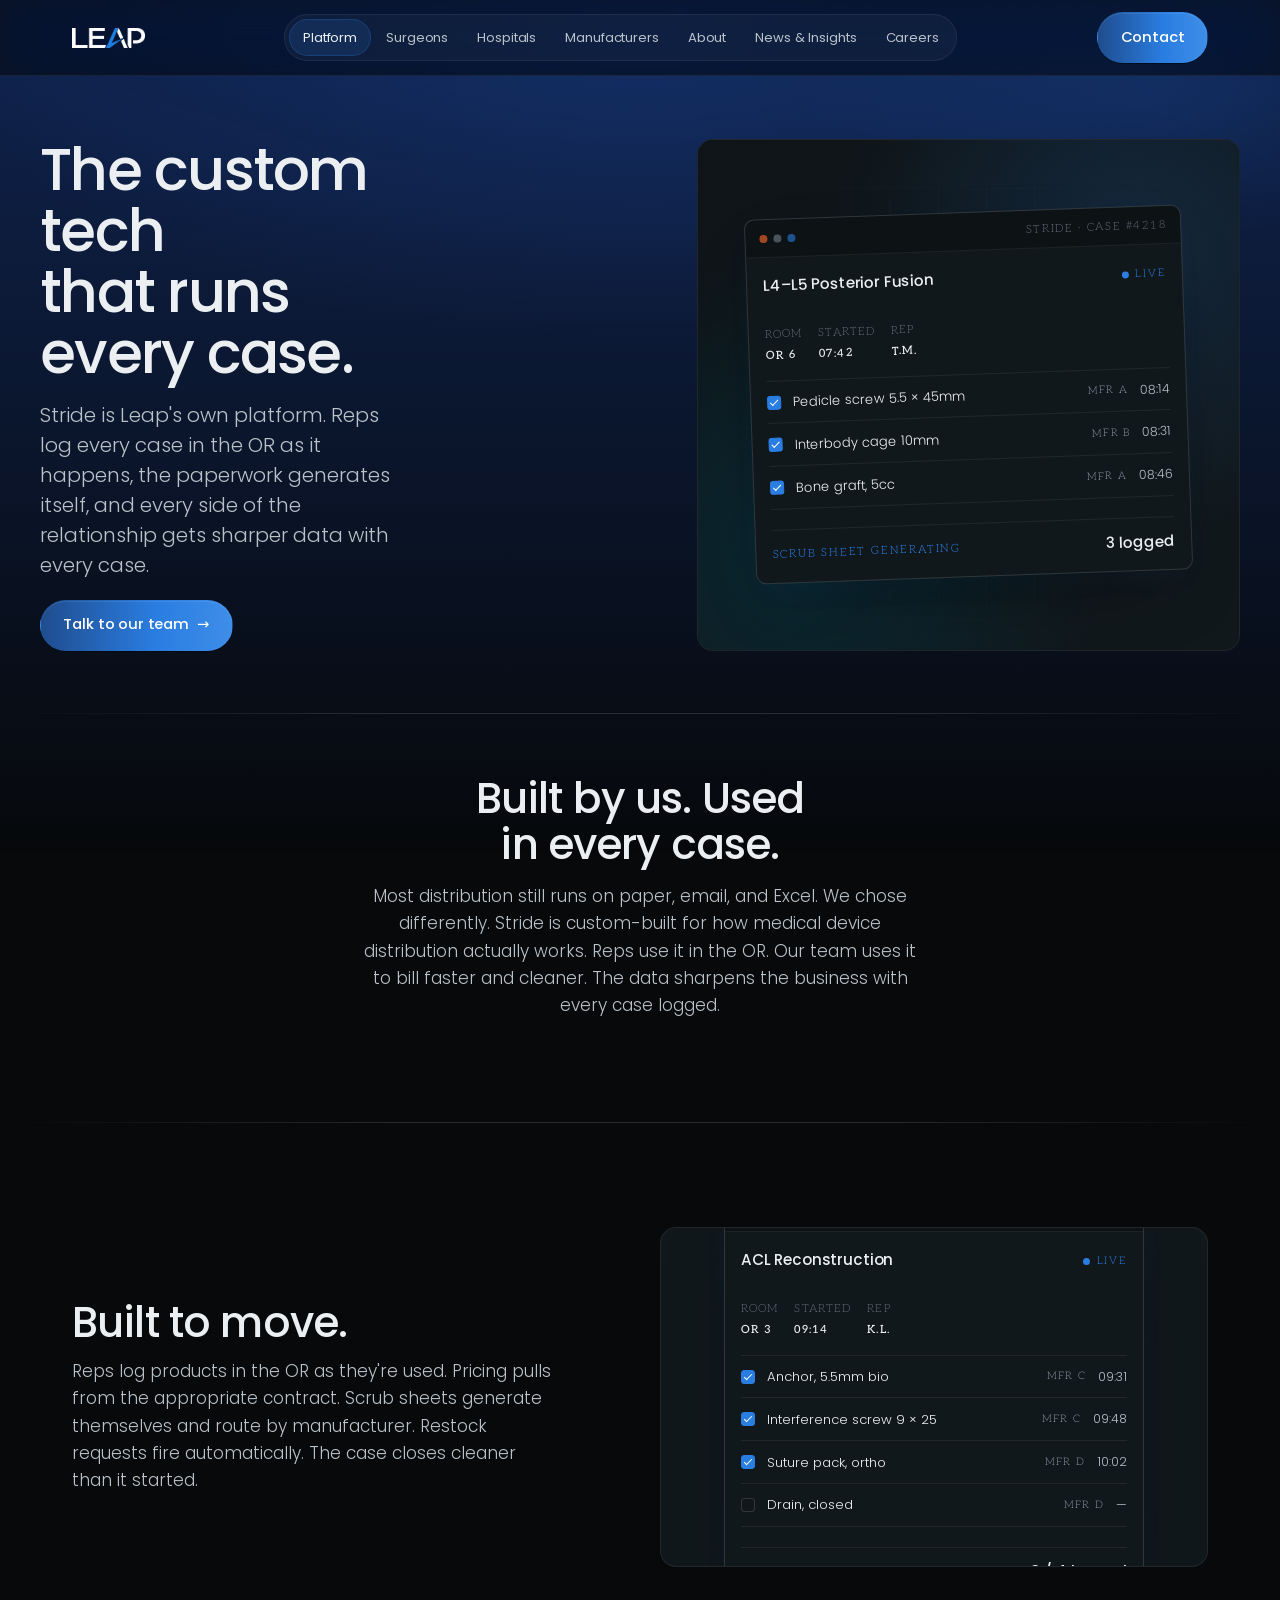
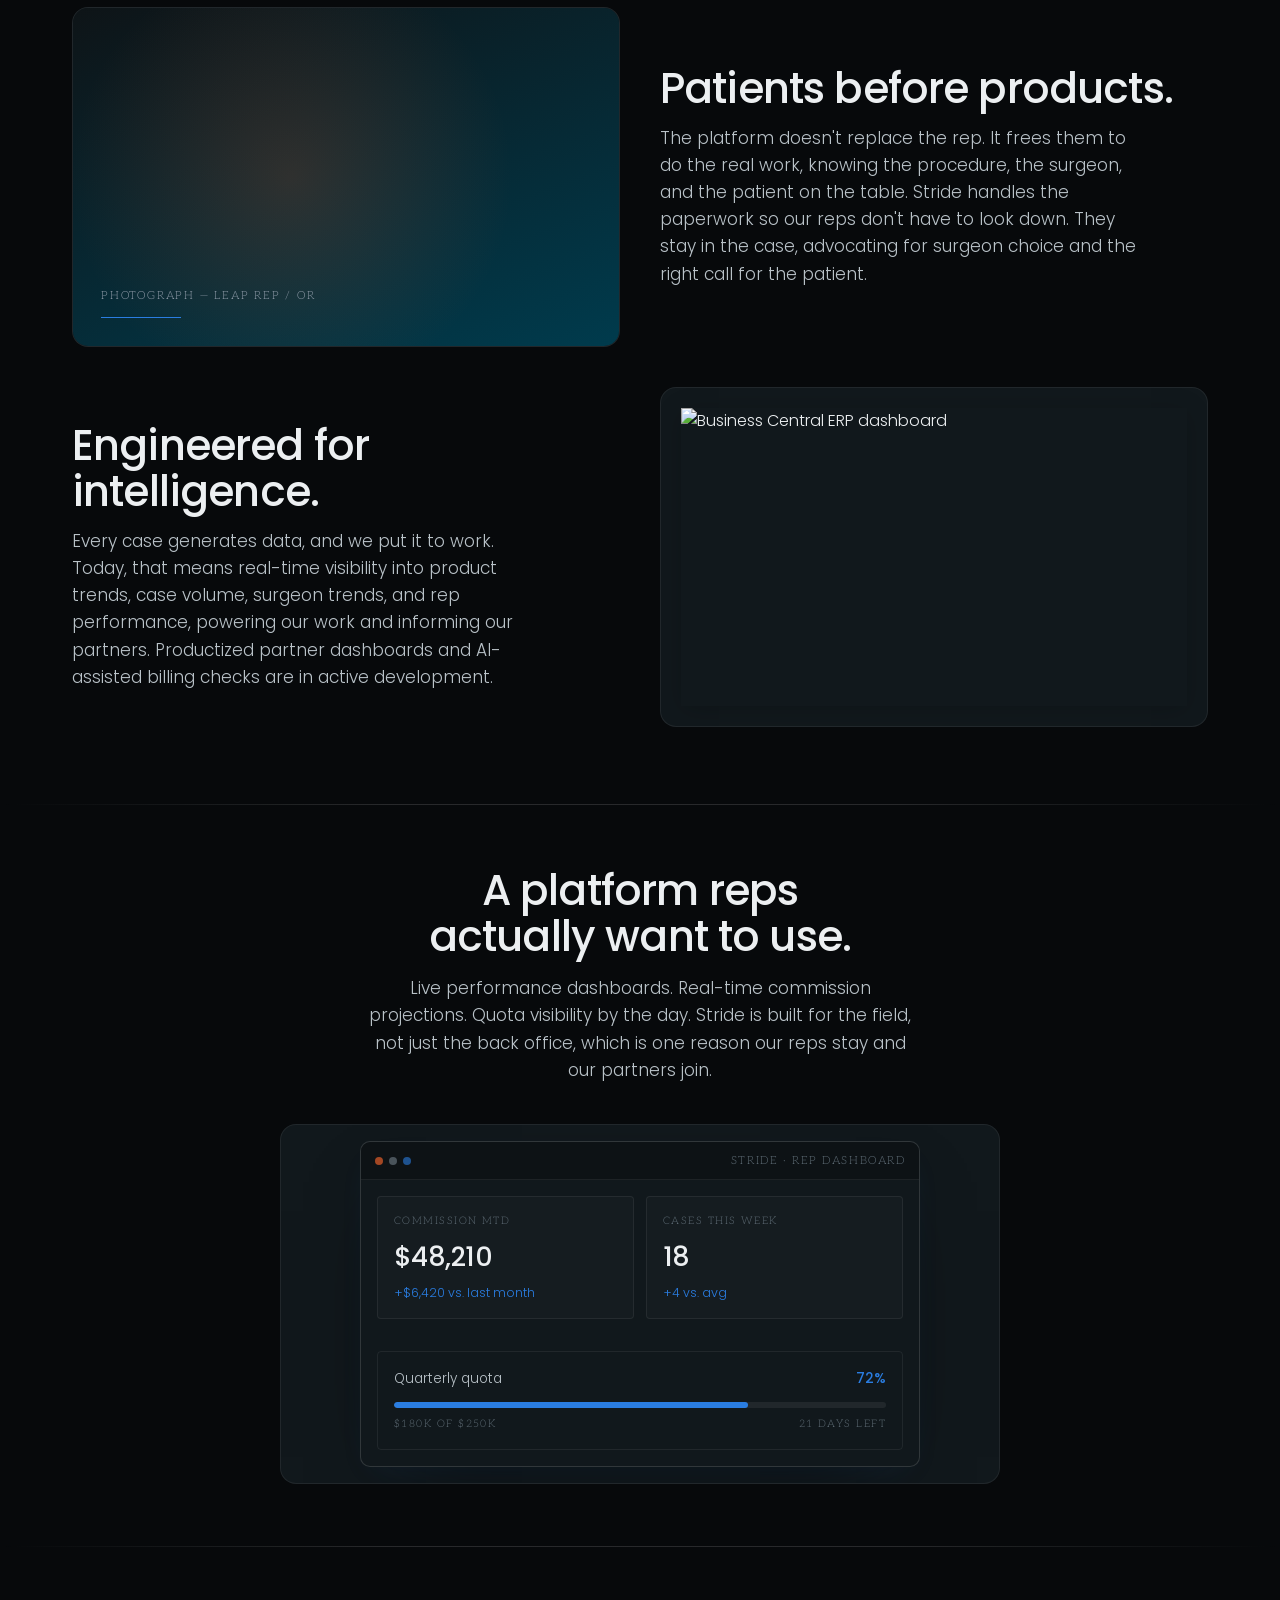
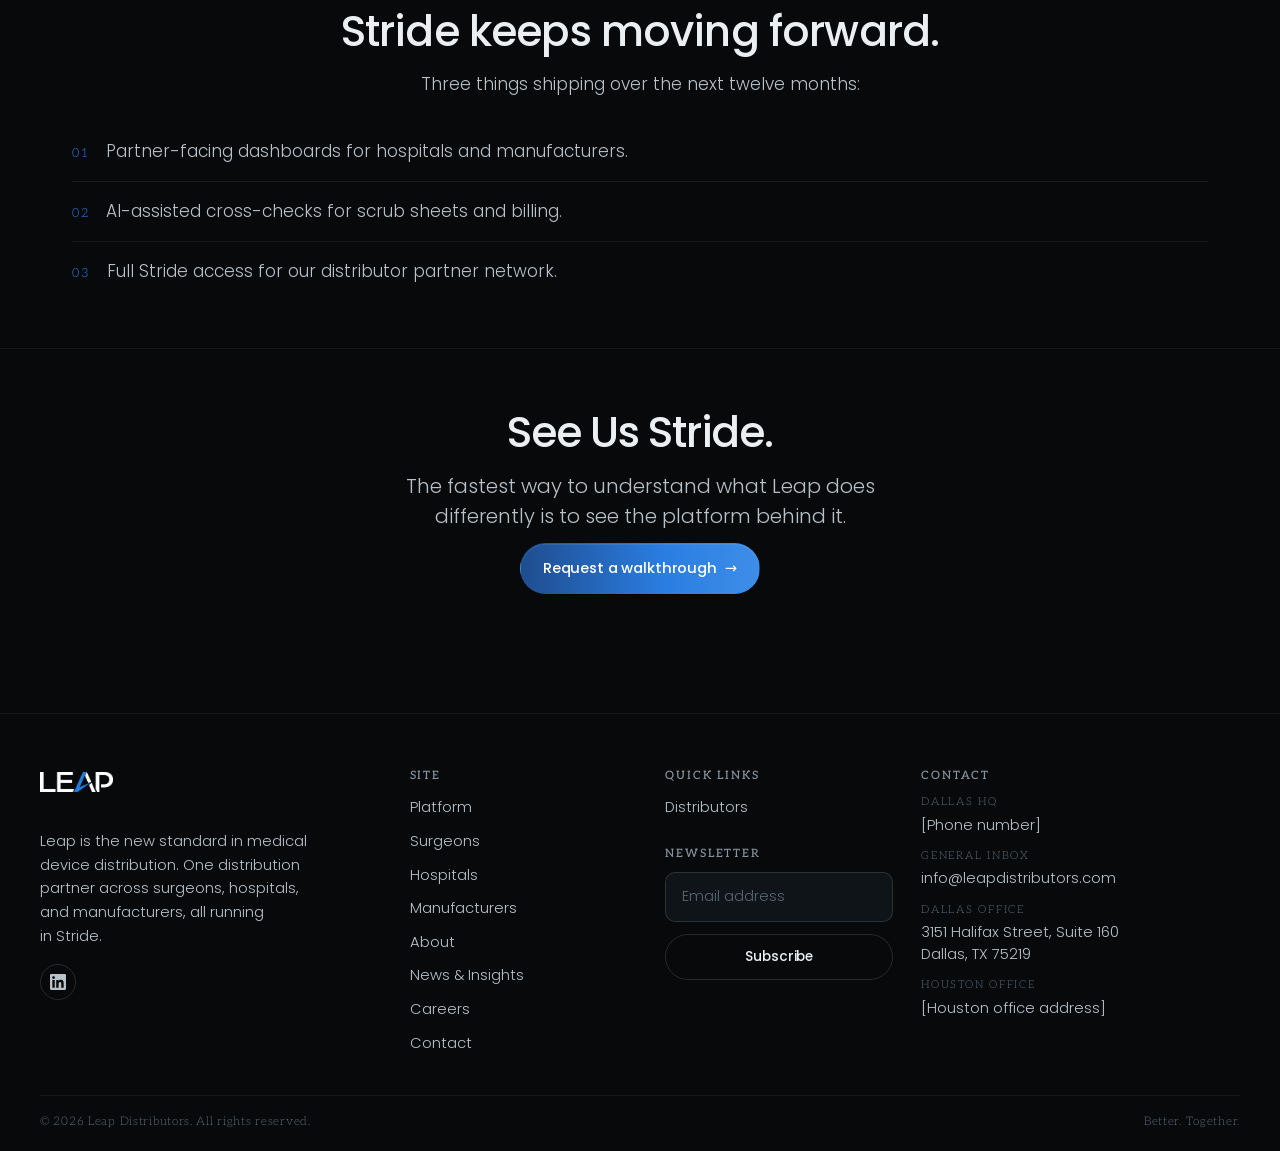
==== commit aa730e43: "commit" ====
--- a/assets/Website content/platform.html
+++ b/assets/Website content/platform.html
@@ -238,49 +238,8 @@
               <p class="capability__body">Every case generates data, and we put it to work. Today, that means real-time visibility into product trends, case volume, surgeon trends, and rep performance, powering our work and informing our partners. Productized partner dashboards and AI-assisted billing checks are in active development.</p>
             </div>
             <div class="capability__visual" aria-hidden="true">
-              <!-- design note: stylized Power BI dashboard mockup, anonymized -->
-              <div style="position:absolute; inset:0; padding: var(--s-5); display:flex; align-items:center;">
-                <div class="ui-frame" style="width: 100%;">
-                  <div class="ui-frame__bar">
-                    <span class="ui-frame__dot"></span>
-                    <span class="ui-frame__dot"></span>
-                    <span class="ui-frame__dot"></span>
-                    <span class="ui-frame__title">Stride · Insights</span>
-                  </div>
-                  <div class="ui-frame__body">
-                    <div class="bi">
-                      <div class="bi__card">
-                        <div class="bi__label">Case Volume</div>
-                        <div class="bi__value tnum">1,284</div>
-                        <div class="bi__delta">+12.4% MoM</div>
-                      </div>
-                      <div class="bi__card">
-                        <div class="bi__label">Active Surgeons</div>
-                        <div class="bi__value tnum">312</div>
-                        <div class="bi__delta">+8</div>
-                      </div>
-                      <div class="bi__card">
-                        <div class="bi__label">Avg Bill Time</div>
-                        <div class="bi__value tnum">2.4d</div>
-                        <div class="bi__delta">−18%</div>
-                      </div>
-                      <div class="bi__card">
-                        <div class="bi__label">Top Product Line</div>
-                        <div class="bi__value tnum" style="font-size: 1.2rem;">Spine · Posterior</div>
-                        <div class="bi__delta">+22%</div>
-                      </div>
-                      <div class="bi__card bi__card--span">
-                        <div class="bi__label">Case Volume · 12 weeks</div>
-                        <div class="bi__bars">
-                          <span class="bi__bar"></span><span class="bi__bar"></span><span class="bi__bar"></span>
-                          <span class="bi__bar"></span><span class="bi__bar"></span><span class="bi__bar"></span>
-                          <span class="bi__bar"></span><span class="bi__bar"></span><span class="bi__bar"></span>
-                          <span class="bi__bar"></span><span class="bi__bar"></span><span class="bi__bar"></span>
-                        </div>
-                      </div>
-                    </div>
-                  </div>
-                </div>
+              <div style="position:absolute; inset:0; padding: var(--s-5); display:flex; align-items:center; justify-content:center;">
+                <img src="assets/images/platform screenshots/business_central_dashboard_anonymized_clean_v2.png" alt="Business Central ERP dashboard" style="width:100%; height:100%; object-fit:cover; object-position:top left; border-radius: var(--radius-s); box-shadow: 0 4px 24px rgba(0,0,0,0.18);">
               </div>
             </div>
           </article>
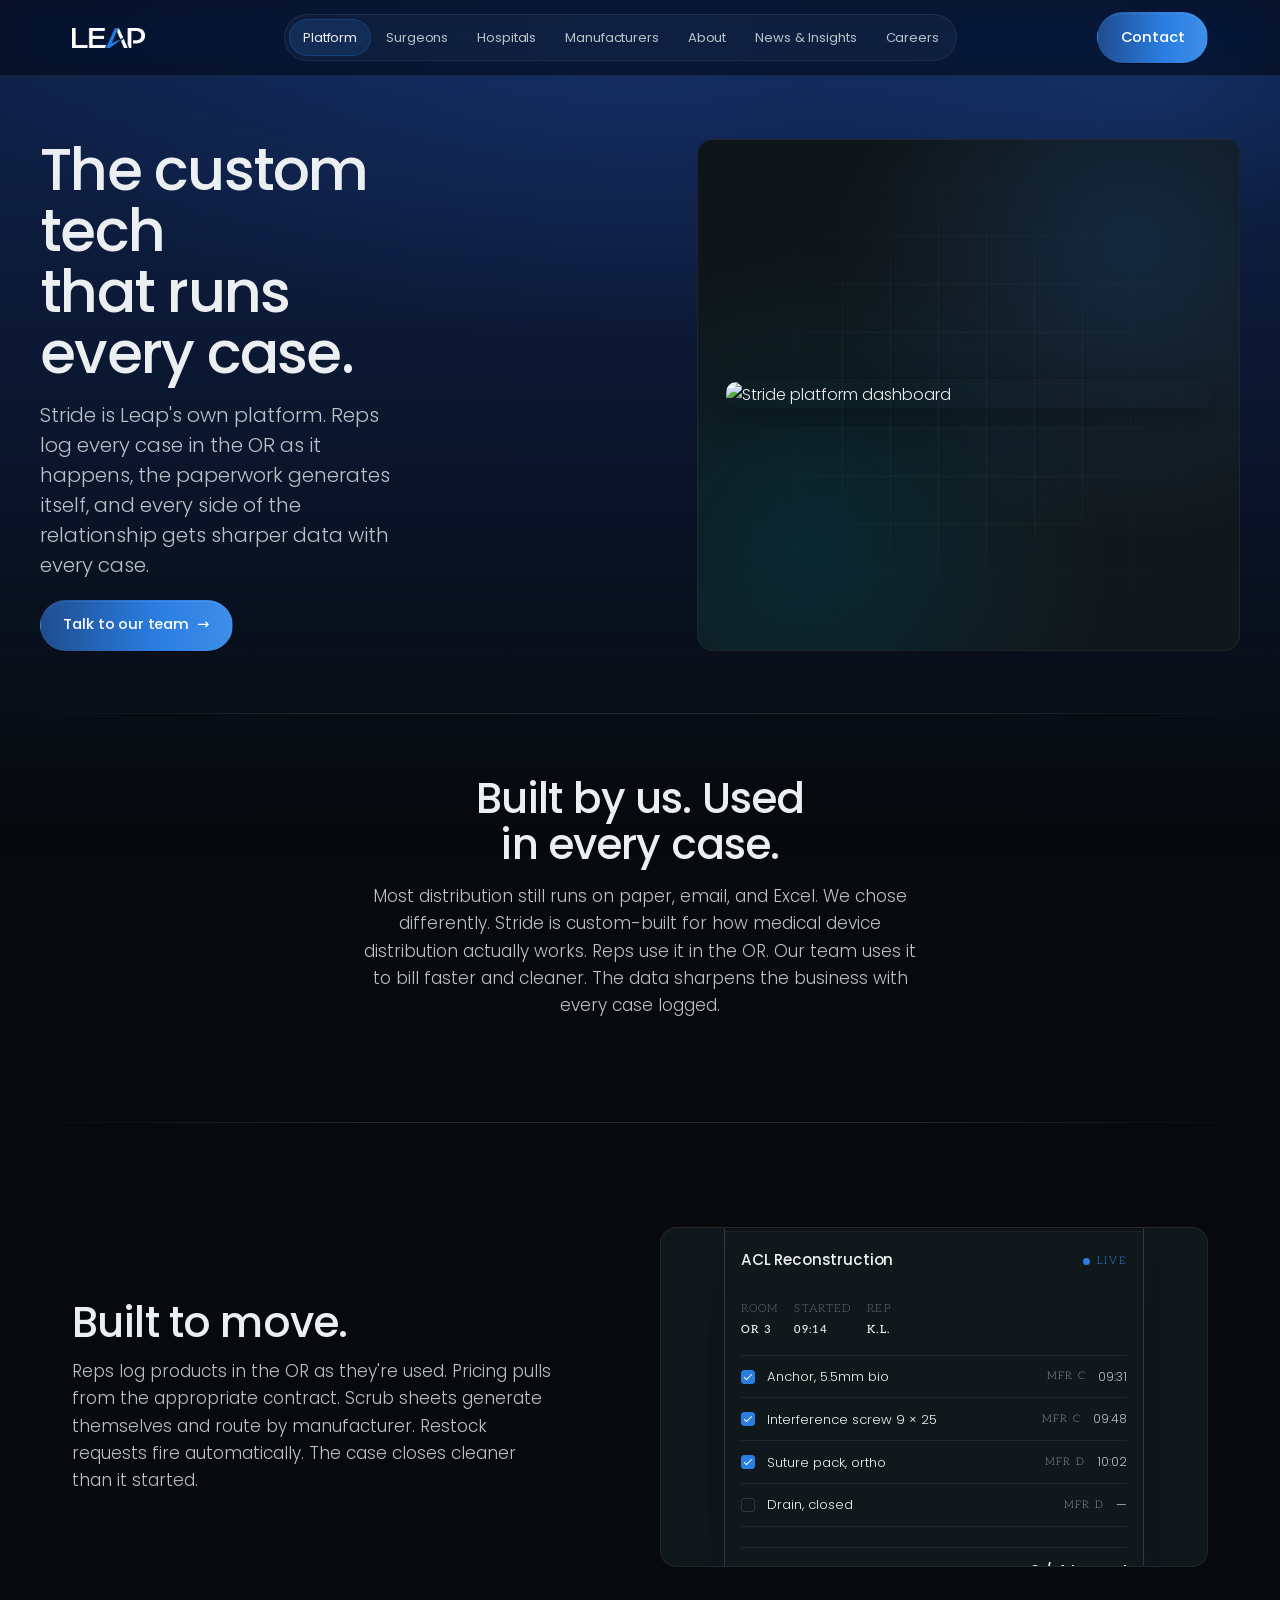
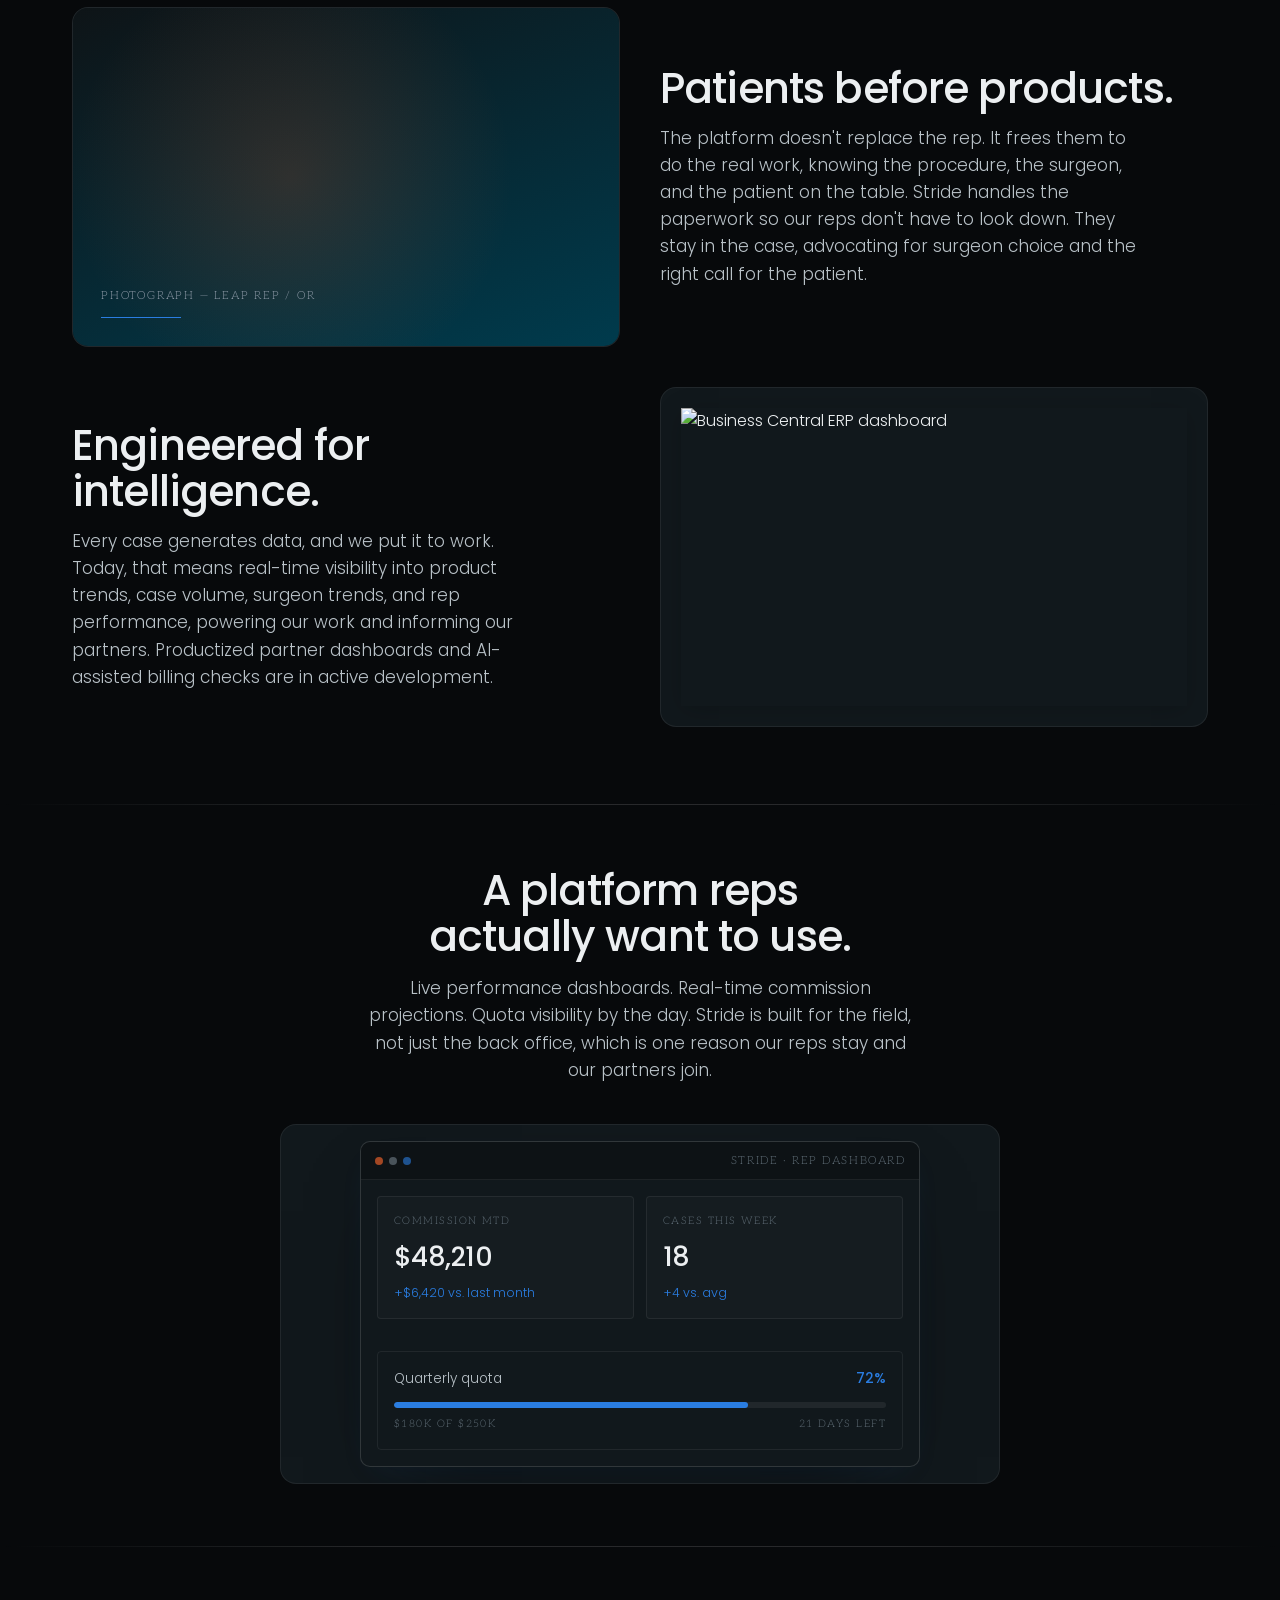
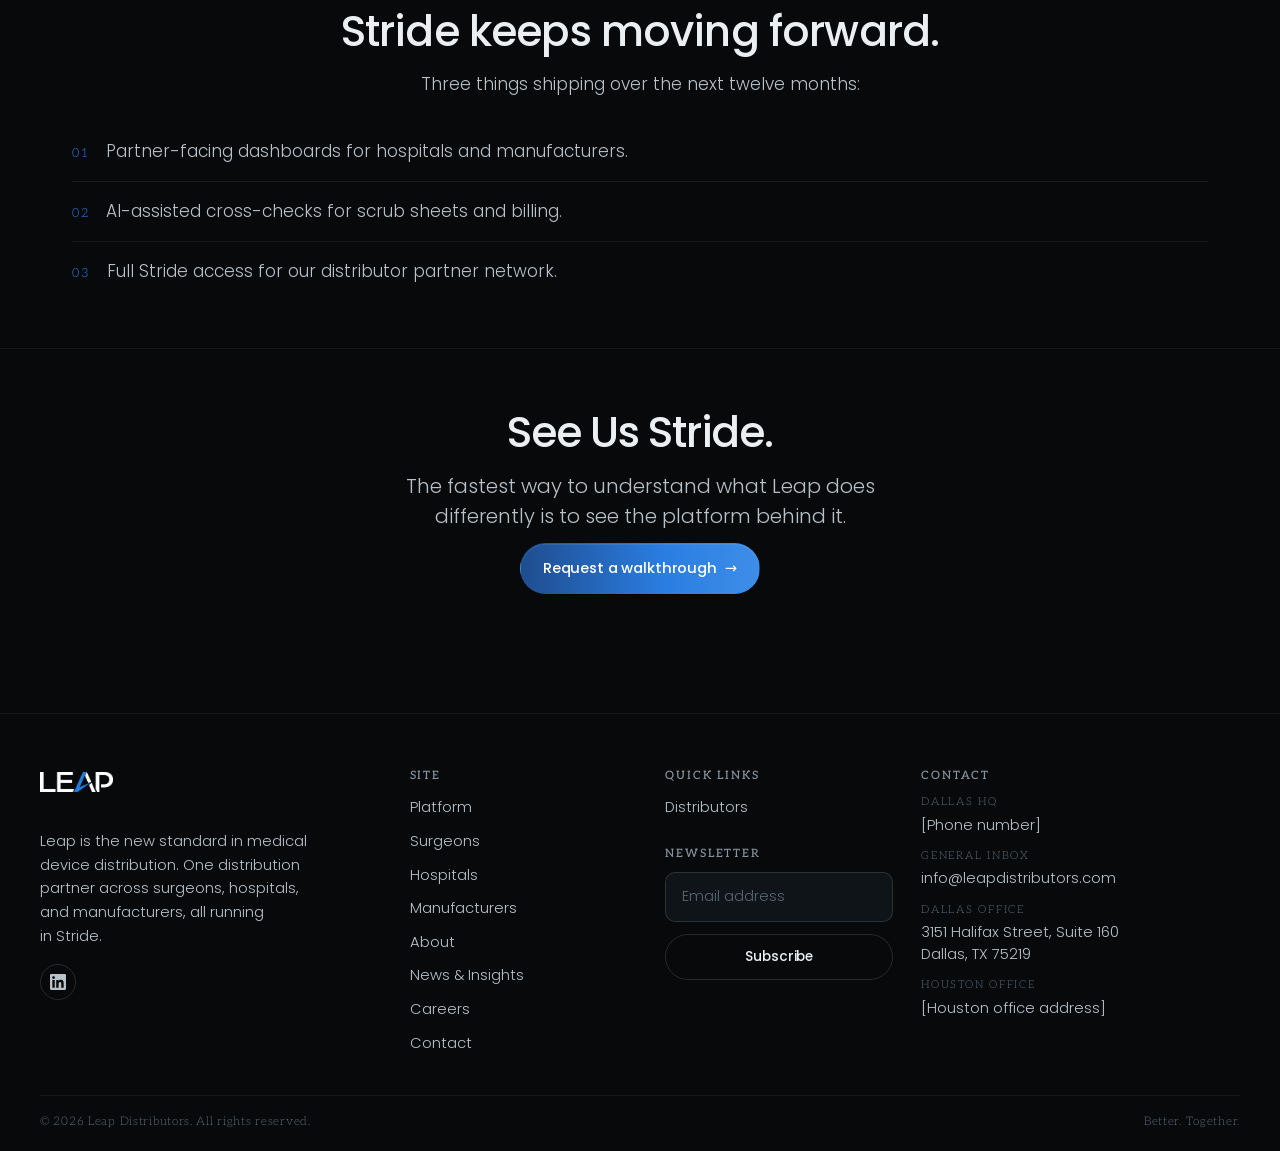
==== commit 367d91d3: "commit" ====
--- a/assets/Website content/platform.html
+++ b/assets/Website content/platform.html
@@ -74,52 +74,8 @@
           <div class="hero__visual reveal" aria-hidden="true">
             <div class="hero-stride">
               <div class="hero-stride__grid"></div>
-              <div class="hero-stride__inner">
-                <div class="ui-frame">
-                  <div class="ui-frame__bar">
-                    <span class="ui-frame__dot"></span>
-                    <span class="ui-frame__dot"></span>
-                    <span class="ui-frame__dot"></span>
-                    <span class="ui-frame__title">Stride · Case #4218</span>
-                  </div>
-                  <div class="ui-frame__body">
-                    <div class="stride-case">
-                      <div class="stride-case__head">
-                        <span class="stride-case__title">L4–L5 Posterior Fusion</span>
-                        <span class="stride-case__live">Live</span>
-                      </div>
-                      <dl class="stride-case__meta">
-                        <div><dt>Room</dt><dd>OR 6</dd></div>
-                        <div><dt>Started</dt><dd>07:42</dd></div>
-                        <div><dt>Rep</dt><dd>T.M.</dd></div>
-                      </dl>
-                      <div class="stride-case__rows">
-                        <div class="stride-row">
-                          <span class="stride-row__check stride-row__check--done"></span>
-                          <span class="stride-row__name">Pedicle screw 5.5 × 45mm</span>
-                          <span class="stride-row__mfr">Mfr A</span>
-                          <span class="stride-row__time">08:14</span>
-                        </div>
-                        <div class="stride-row">
-                          <span class="stride-row__check stride-row__check--done"></span>
-                          <span class="stride-row__name">Interbody cage 10mm</span>
-                          <span class="stride-row__mfr">Mfr B</span>
-                          <span class="stride-row__time">08:31</span>
-                        </div>
-                        <div class="stride-row">
-                          <span class="stride-row__check stride-row__check--done"></span>
-                          <span class="stride-row__name">Bone graft, 5cc</span>
-                          <span class="stride-row__mfr">Mfr A</span>
-                          <span class="stride-row__time">08:46</span>
-                        </div>
-                      </div>
-                      <div class="stride-case__footer">
-                        <span class="stride-case__status">Scrub sheet generating</span>
-                        <span class="stride-case__count">3 logged</span>
-                      </div>
-                    </div>
-                  </div>
-                </div>
+              <div class="hero-stride__inner" style="width:100%; transform:none; border-radius: var(--r-md); overflow:hidden; box-shadow: 0 8px 32px rgba(0,0,0,0.35);">
+                <img src="assets/images/platform screenshots/business_central_dashboard_anonymized_clean_v2.png" alt="Stride platform dashboard" style="width:100%; display:block; object-fit:cover; object-position:top left;">
               </div>
             </div>
           </div>
